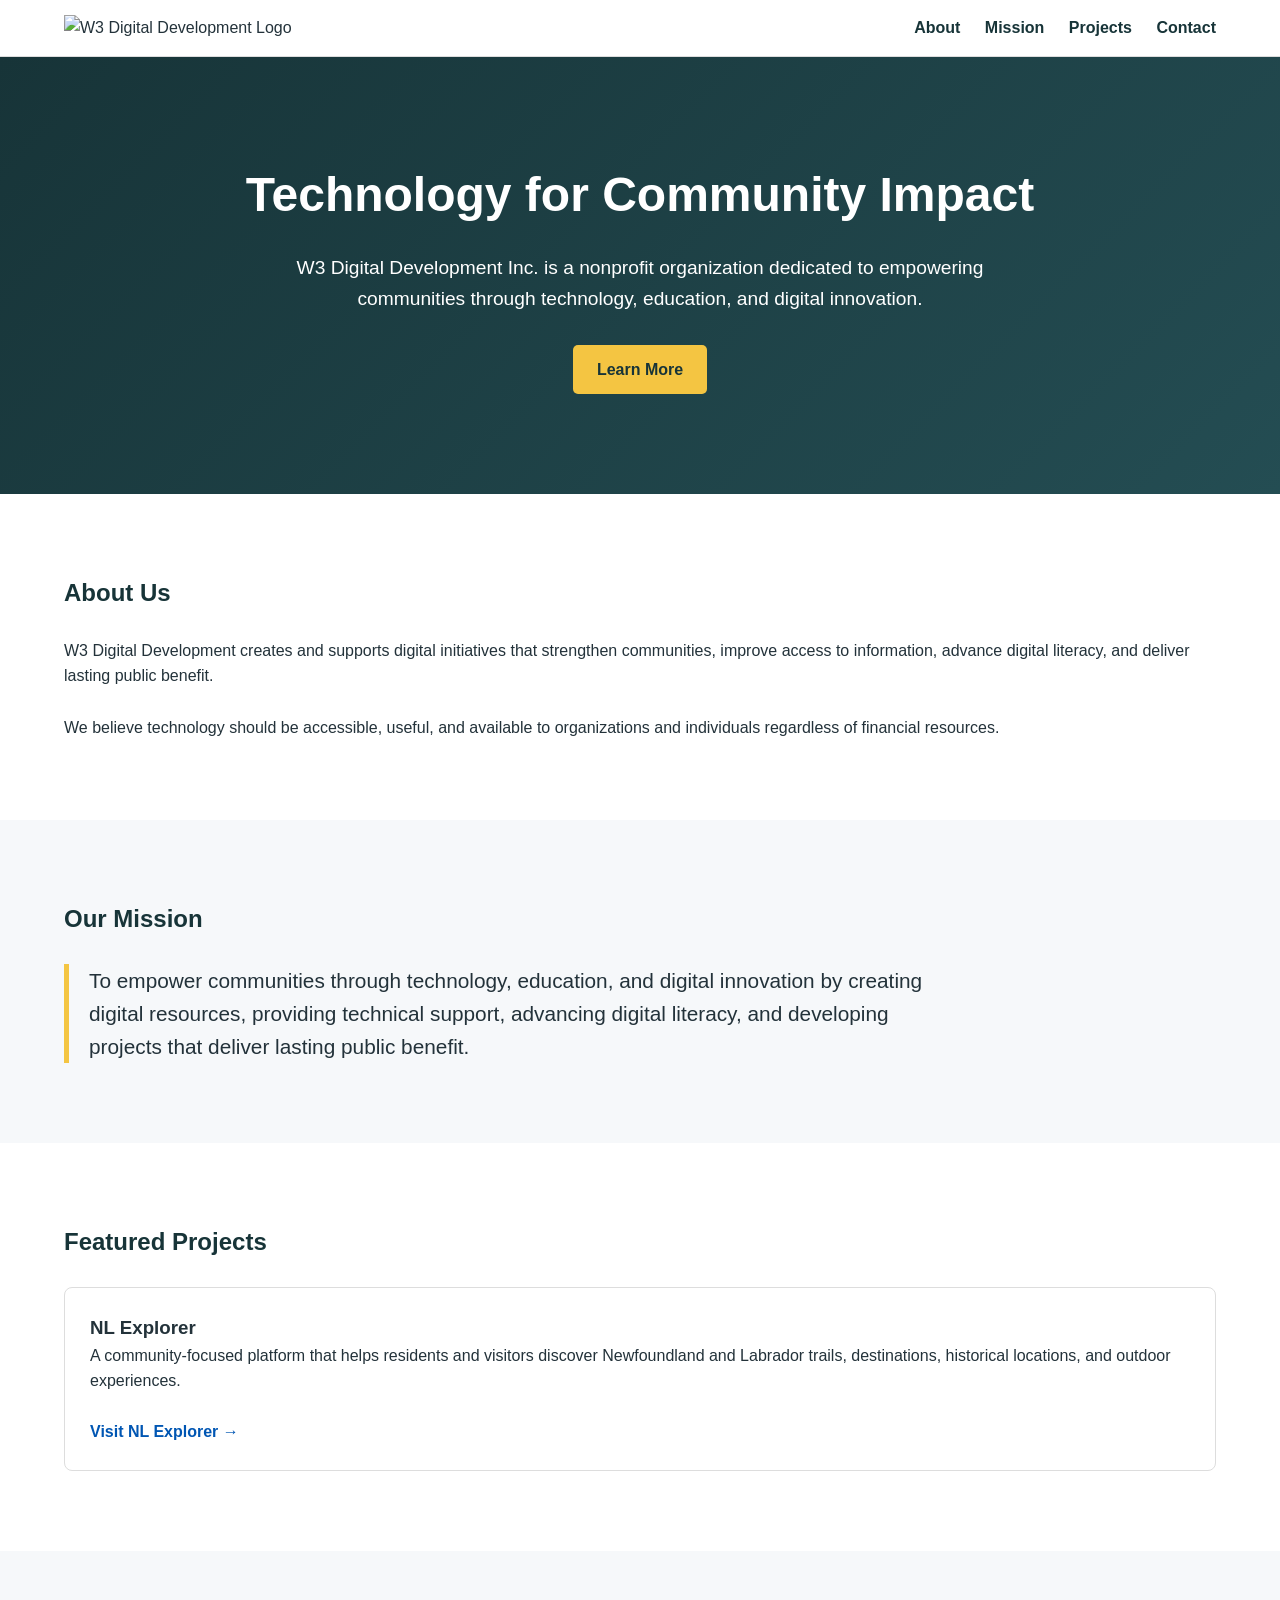
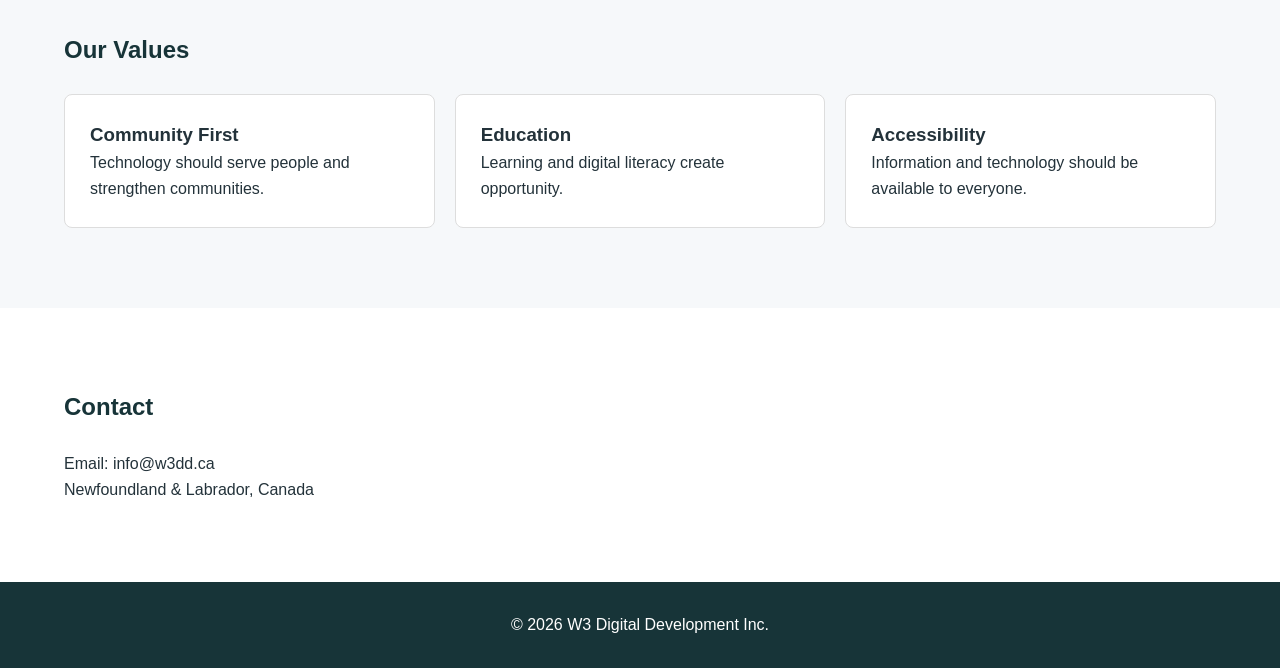
==== index.html @ af202111 "Initial W3DD website" ====
<!DOCTYPE html>
<html lang="en">
<head>
    <meta charset="UTF-8">
    <meta name="viewport" content="width=device-width, initial-scale=1.0">
    <title>W3 Digital Development</title>

    <link rel="stylesheet" href="styles.css">
</head>
<body>

<header>
    <div class="container nav">

        <div class="logo">
            <img src="images/w3dd-logo.png" alt="W3 Digital Development Logo">
        </div>

        <nav>
            <a href="#about">About</a>
            <a href="#mission">Mission</a>
            <a href="#projects">Projects</a>
            <a href="#contact">Contact</a>
        </nav>

    </div>
</header>

<section class="hero">
    <div class="container">

        <h1>Technology for Community Impact</h1>

        <p>
            W3 Digital Development Inc. is a nonprofit organization dedicated
            to empowering communities through technology, education, and digital innovation.
        </p>

        <a href="#about" class="btn">Learn More</a>

    </div>
</section>

<section id="about" class="section">
    <div class="container">

        <h2>About Us</h2>

        <p>
            W3 Digital Development creates and supports digital initiatives
            that strengthen communities, improve access to information,
            advance digital literacy, and deliver lasting public benefit.
        </p>

        <br>

        <p>
            We believe technology should be accessible, useful, and available
            to organizations and individuals regardless of financial resources.
        </p>

    </div>
</section>

<section id="mission" class="section alt">
    <div class="container">

        <h2>Our Mission</h2>

        <blockquote>
            To empower communities through technology, education, and digital
            innovation by creating digital resources, providing technical support,
            advancing digital literacy, and developing projects that deliver
            lasting public benefit.
        </blockquote>

    </div>
</section>

<section id="projects" class="section">
    <div class="container">

        <h2>Featured Projects</h2>

        <div class="project-card">

            <h3>NL Explorer</h3>

            <p>
                A community-focused platform that helps residents and visitors
                discover Newfoundland and Labrador trails, destinations,
                historical locations, and outdoor experiences.
            </p>

            <br>

            <a href="https://nlexplorer.ca" target="_blank">
                Visit NL Explorer →
            </a>

        </div>

    </div>
</section>

<section class="section alt">
    <div class="container">

        <h2>Our Values</h2>

        <div class="cards">

            <div class="card">
                <h3>Community First</h3>
                <p>Technology should serve people and strengthen communities.</p>
            </div>

            <div class="card">
                <h3>Education</h3>
                <p>Learning and digital literacy create opportunity.</p>
            </div>

            <div class="card">
                <h3>Accessibility</h3>
                <p>Information and technology should be available to everyone.</p>
            </div>

        </div>

    </div>
</section>

<section id="contact" class="section">
    <div class="container">

        <h2>Contact</h2>

        <p>Email: info@w3dd.ca</p>

        <p>Newfoundland & Labrador, Canada</p>

    </div>
</section>

<footer>
    <div class="container">
        © 2026 W3 Digital Development Inc.
    </div>
</footer>

</body>
</html>
---- styles.css ----
* {
    margin: 0;
    padding: 0;
    box-sizing: border-box;
}

body {
    font-family: Arial, Helvetica, sans-serif;
    line-height: 1.6;
    color: #23323a;
}

.container {
    width: 90%;
    max-width: 1200px;
    margin: auto;
}

header {
    background: #fff;
    border-bottom: 1px solid #ddd;
}

.nav {
    display: flex;
    justify-content: space-between;
    align-items: center;
    padding: 15px 0;
}

.logo img {
    height: 75px;
}

nav a {
    text-decoration: none;
    color: #173438;
    margin-left: 20px;
    font-weight: 600;
}

.hero {
    background: linear-gradient(135deg,#173438,#244d53);
    color: white;
    text-align: center;
    padding: 100px 20px;
}

.hero h1 {
    font-size: 3rem;
    margin-bottom: 20px;
}

.hero p {
    max-width: 700px;
    margin: 0 auto 30px;
    font-size: 1.2rem;
}

.btn {
    display: inline-block;
    padding: 12px 24px;
    background: #f4c542;
    color: #173438;
    text-decoration: none;
    font-weight: bold;
    border-radius: 5px;
}

.section {
    padding: 80px 0;
}

.section h2 {
    margin-bottom: 25px;
    color: #173438;
}

.alt {
    background: #f6f8fa;
}

blockquote {
    max-width: 900px;
    font-size: 1.3rem;
    border-left: 5px solid #f4c542;
    padding-left: 20px;
}

.project-card {
    background: white;
    border: 1px solid #ddd;
    border-radius: 8px;
    padding: 25px;
}

.project-card a {
    color: #0056b3;
    text-decoration: none;
    font-weight: bold;
}

.cards {
    display: grid;
    grid-template-columns: repeat(auto-fit,minmax(250px,1fr));
    gap: 20px;
}

.card {
    background: white;
    padding: 25px;
    border-radius: 8px;
    border: 1px solid #ddd;
}

footer {
    background: #173438;
    color: white;
    text-align: center;
    padding: 30px;
}
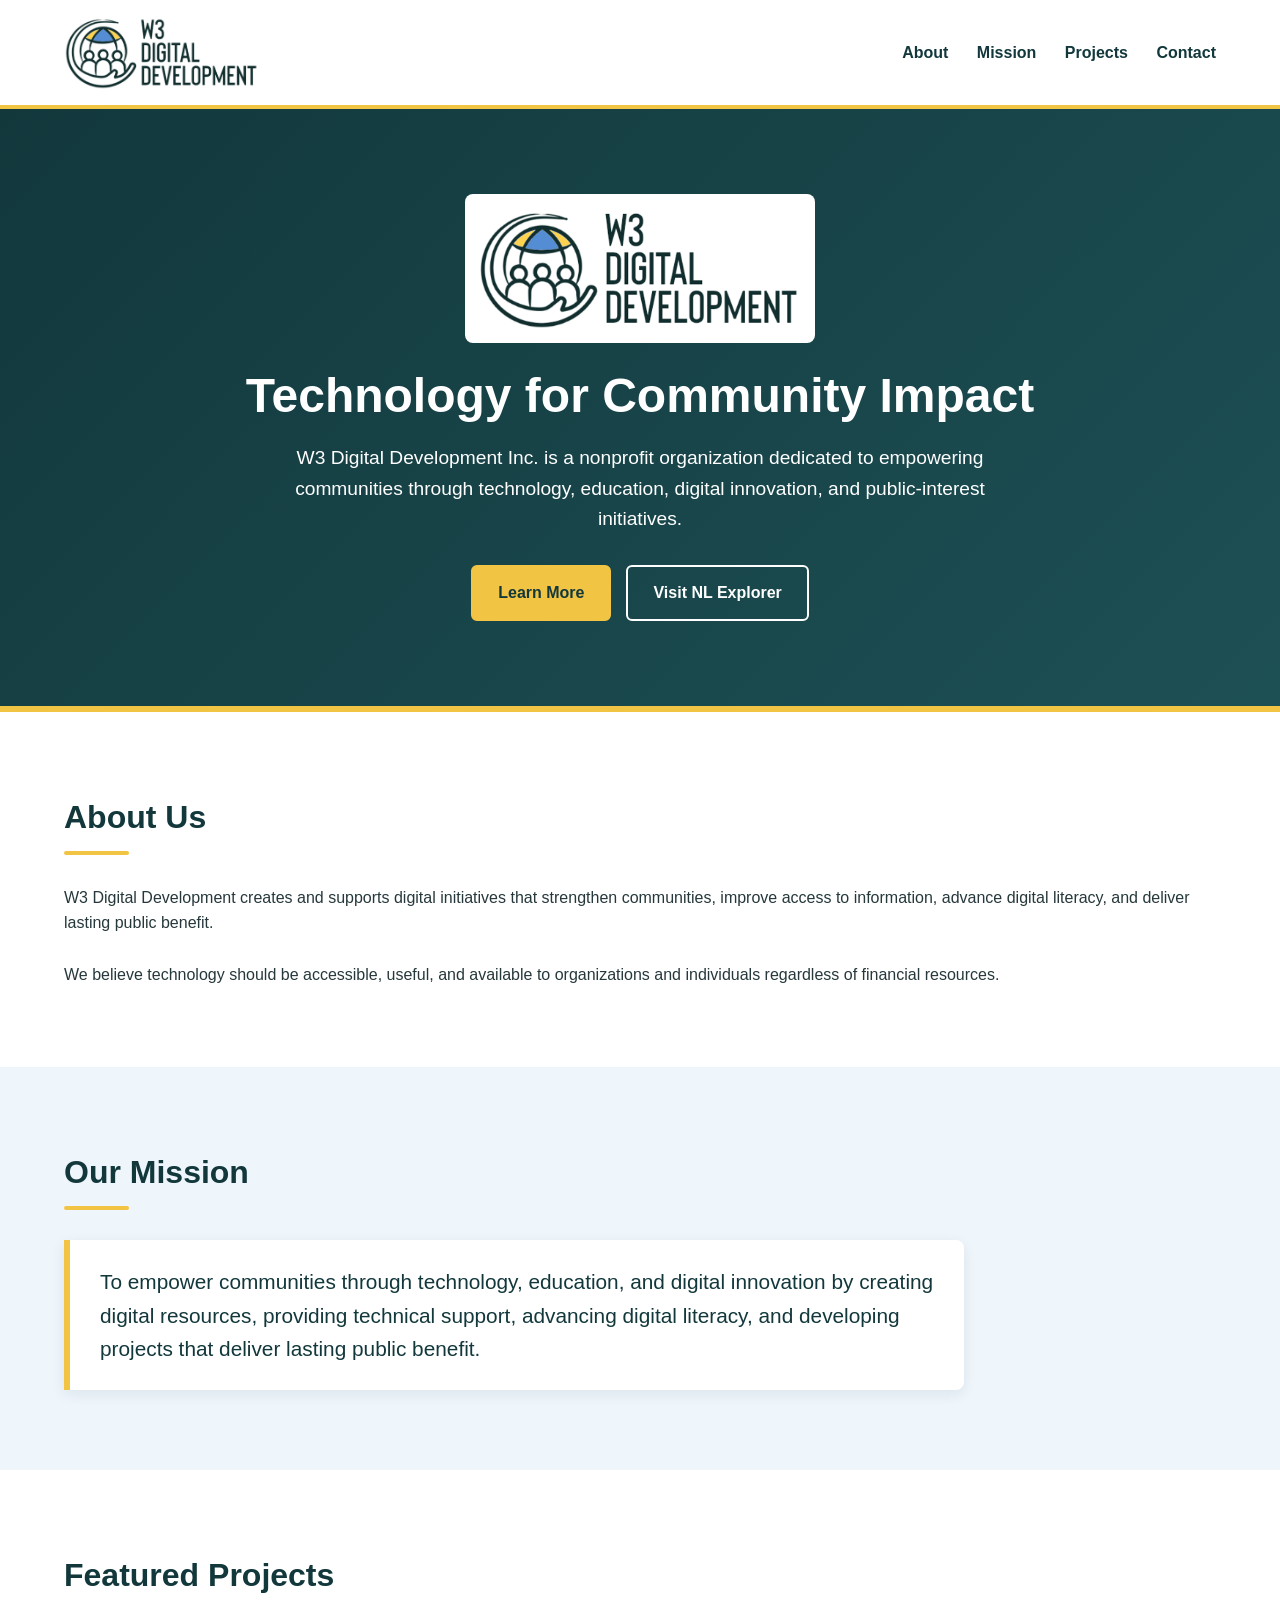
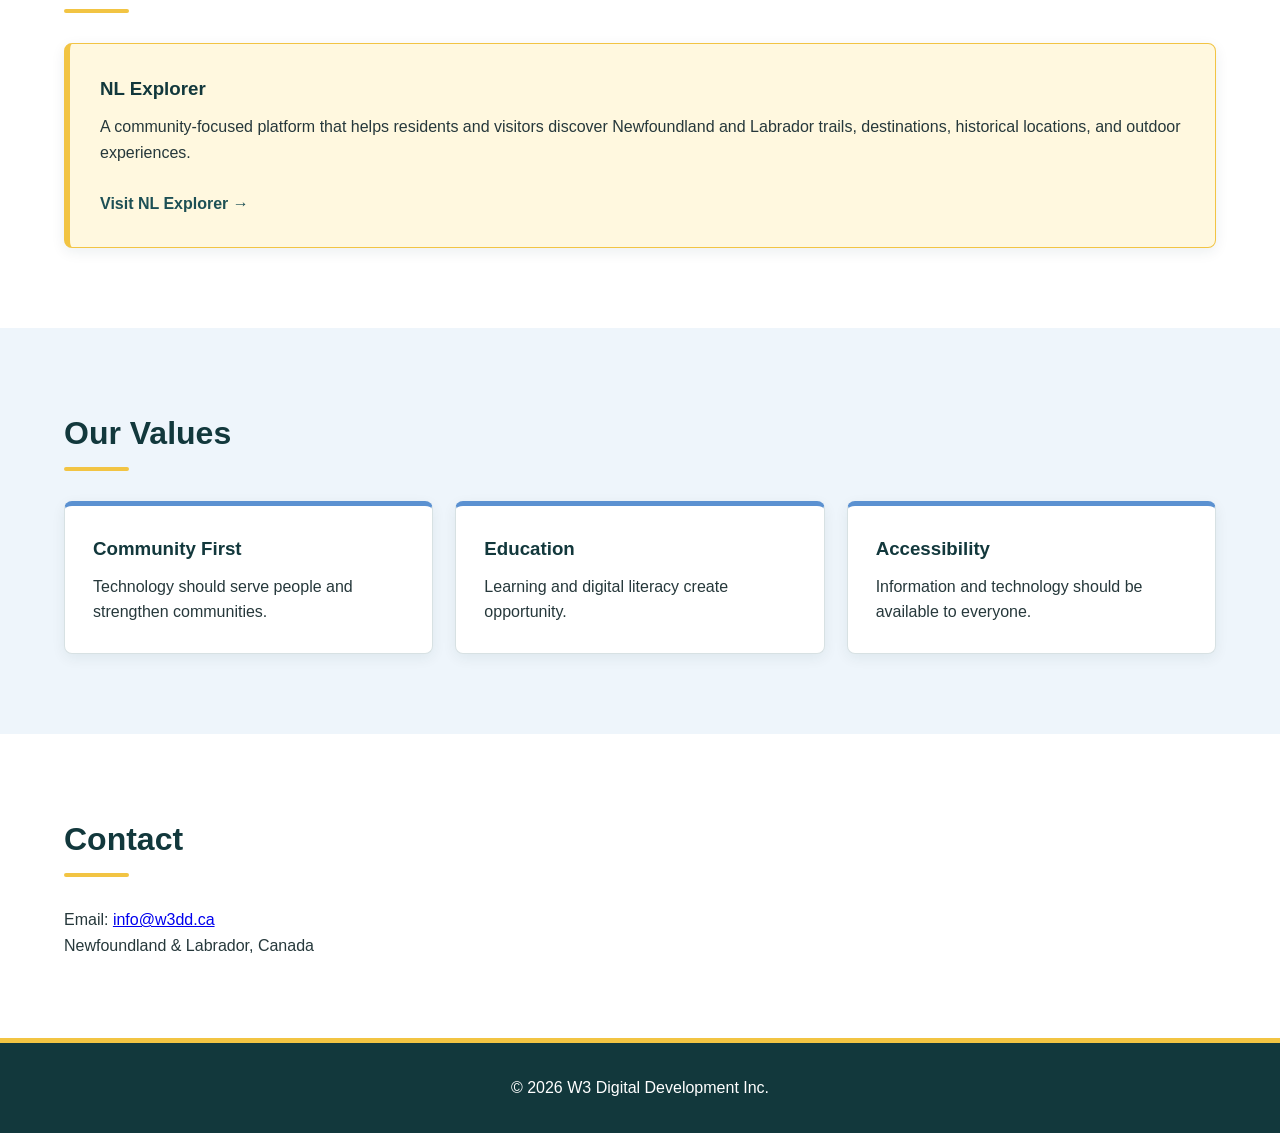
==== commit cc32d460: "Apply W3DD branding and improve external links" ====
--- a/index.html
+++ b/index.html
@@ -1,5 +1,6 @@
 <!DOCTYPE html>
 <html lang="en">
+
 <head>
     <meta charset="UTF-8">
     <meta name="viewport" content="width=device-width, initial-scale=1.0">
@@ -7,146 +8,162 @@
 
     <link rel="stylesheet" href="styles.css">
 </head>
+
 <body>
 
-<header>
-    <div class="container nav">
+    <header>
+        <div class="container nav">
 
-        <div class="logo">
-            <img src="images/w3dd-logo.png" alt="W3 Digital Development Logo">
+            <div class="logo">
+                <img src="Images/w3dd-logo.png" alt="W3 Digital Development Logo">
+            </div>
+
+            <nav>
+                <a href="#about">About</a>
+                <a href="#mission">Mission</a>
+                <a href="#projects">Projects</a>
+                <a href="#contact">Contact</a>
+            </nav>
+
         </div>
+    </header>
 
-        <nav>
-            <a href="#about">About</a>
-            <a href="#mission">Mission</a>
-            <a href="#projects">Projects</a>
-            <a href="#contact">Contact</a>
-        </nav>
+    <section class="hero">
+        <div class="container">
 
-    </div>
-</header>
+            <img src="Images/w3dd-logo.png" alt="W3 Digital Development Logo" class="hero-logo">
 
-<section class="hero">
-    <div class="container">
+            <h1>Technology for Community Impact</h1>
 
-        <h1>Technology for Community Impact</h1>
+            <p class="hero-text">
+                W3 Digital Development Inc. is a nonprofit organization dedicated
+                to empowering communities through technology, education,
+                digital innovation, and public-interest initiatives.
+            </p>
 
-        <p>
-            W3 Digital Development Inc. is a nonprofit organization dedicated
-            to empowering communities through technology, education, and digital innovation.
-        </p>
+            <div class="hero-buttons">
+                <a href="#about" class="btn">
+                    Learn More
+                </a>
 
-        <a href="#about" class="btn">Learn More</a>
+                <a href="https://nlexplorer.ca" target="_blank" rel="noopener noreferrer" class="btn btn-secondary">
+                    Visit NL Explorer
+                </a>
+            </div>
 
-    </div>
-</section>
+        </div>
+    </section>
 
-<section id="about" class="section">
-    <div class="container">
+    <section id="about" class="section">
+        <div class="container">
 
-        <h2>About Us</h2>
-
-        <p>
-            W3 Digital Development creates and supports digital initiatives
-            that strengthen communities, improve access to information,
-            advance digital literacy, and deliver lasting public benefit.
-        </p>
-
-        <br>
-
-        <p>
-            We believe technology should be accessible, useful, and available
-            to organizations and individuals regardless of financial resources.
-        </p>
-
-    </div>
-</section>
-
-<section id="mission" class="section alt">
-    <div class="container">
-
-        <h2>Our Mission</h2>
-
-        <blockquote>
-            To empower communities through technology, education, and digital
-            innovation by creating digital resources, providing technical support,
-            advancing digital literacy, and developing projects that deliver
-            lasting public benefit.
-        </blockquote>
-
-    </div>
-</section>
-
-<section id="projects" class="section">
-    <div class="container">
-
-        <h2>Featured Projects</h2>
-
-        <div class="project-card">
-
-            <h3>NL Explorer</h3>
+            <h2>About Us</h2>
 
             <p>
-                A community-focused platform that helps residents and visitors
-                discover Newfoundland and Labrador trails, destinations,
-                historical locations, and outdoor experiences.
+                W3 Digital Development creates and supports digital initiatives
+                that strengthen communities, improve access to information,
+                advance digital literacy, and deliver lasting public benefit.
             </p>
 
             <br>
 
-            <a href="https://nlexplorer.ca" target="_blank">
-                Visit NL Explorer →
-            </a>
+            <p>
+                We believe technology should be accessible, useful, and available
+                to organizations and individuals regardless of financial resources.
+            </p>
 
         </div>
+    </section>
 
-    </div>
-</section>
+    <section id="mission" class="section alt">
+        <div class="container">
 
-<section class="section alt">
-    <div class="container">
+            <h2>Our Mission</h2>
 
-        <h2>Our Values</h2>
+            <blockquote>
+                To empower communities through technology, education, and digital
+                innovation by creating digital resources, providing technical support,
+                advancing digital literacy, and developing projects that deliver
+                lasting public benefit.
+            </blockquote>
 
-        <div class="cards">
+        </div>
+    </section>
 
-            <div class="card">
-                <h3>Community First</h3>
-                <p>Technology should serve people and strengthen communities.</p>
-            </div>
+    <section id="projects" class="section">
+        <div class="container">
 
-            <div class="card">
-                <h3>Education</h3>
-                <p>Learning and digital literacy create opportunity.</p>
-            </div>
+            <h2>Featured Projects</h2>
 
-            <div class="card">
-                <h3>Accessibility</h3>
-                <p>Information and technology should be available to everyone.</p>
+            <div class="project-card">
+
+                <h3>NL Explorer</h3>
+
+                <p>
+                    A community-focused platform that helps residents and visitors
+                    discover Newfoundland and Labrador trails, destinations,
+                    historical locations, and outdoor experiences.
+                </p>
+
+                <br>
+
+                <a href="https://nlexplorer.ca" target="_blank" rel="noopener noreferrer">
+                    Visit NL Explorer →
+                </a>
+
             </div>
 
         </div>
+    </section>
 
-    </div>
-</section>
+    <section class="section alt">
+        <div class="container">
 
-<section id="contact" class="section">
-    <div class="container">
+            <h2>Our Values</h2>
 
-        <h2>Contact</h2>
+            <div class="cards">
 
-        <p>Email: info@w3dd.ca</p>
+                <div class="card">
+                    <h3>Community First</h3>
+                    <p>Technology should serve people and strengthen communities.</p>
+                </div>
 
-        <p>Newfoundland & Labrador, Canada</p>
+                <div class="card">
+                    <h3>Education</h3>
+                    <p>Learning and digital literacy create opportunity.</p>
+                </div>
 
-    </div>
-</section>
+                <div class="card">
+                    <h3>Accessibility</h3>
+                    <p>Information and technology should be available to everyone.</p>
+                </div>
 
-<footer>
-    <div class="container">
-        © 2026 W3 Digital Development Inc.
-    </div>
-</footer>
+            </div>
+
+        </div>
+    </section>
+
+    <section id="contact" class="section">
+        <div class="container">
+
+            <h2>Contact</h2>
+
+            <p>
+                Email:
+                <a href="mailto:info@w3dd.ca">info@w3dd.ca</a>
+            </p>
+
+            <p>Newfoundland & Labrador, Canada</p>
+
+        </div>
+    </section>
+
+    <footer>
+        <div class="container">
+            © 2026 W3 Digital Development Inc.
+        </div>
+    </footer>
 
 </body>
+
 </html>
--- a/styles.css
+++ b/styles.css
@@ -1,13 +1,33 @@
+/* W3DD brand colours */
+:root {
+    --w3dd-navy: #12383c;
+    --w3dd-teal: #1d5055;
+    --w3dd-blue: #5b91d1;
+    --w3dd-gold: #f2c443;
+    --w3dd-gold-dark: #d9a91e;
+    --w3dd-light-blue: #eef5fb;
+    --w3dd-light-gold: #fff8df;
+    --w3dd-white: #ffffff;
+    --w3dd-text: #26383b;
+    --w3dd-border: #d7e1e3;
+}
+
+/* General page styling */
 * {
     margin: 0;
     padding: 0;
     box-sizing: border-box;
 }
 
+html {
+    scroll-behavior: smooth;
+}
+
 body {
     font-family: Arial, Helvetica, sans-serif;
     line-height: 1.6;
-    color: #23323a;
+    color: var(--w3dd-text);
+    background: var(--w3dd-white);
 }
 
 .container {
@@ -16,9 +36,10 @@
     margin: auto;
 }
 
+/* Header and navigation */
 header {
-    background: #fff;
-    border-bottom: 1px solid #ddd;
+    background: var(--w3dd-white);
+    border-bottom: 4px solid var(--w3dd-gold);
 }
 
 .nav {
@@ -29,93 +50,236 @@
 }
 
 .logo img {
+    display: block;
     height: 75px;
+    width: auto;
 }
 
 nav a {
+    position: relative;
+    margin-left: 24px;
+    color: var(--w3dd-navy);
     text-decoration: none;
-    color: #173438;
-    margin-left: 20px;
-    font-weight: 600;
-}
-
+    font-weight: 700;
+}
+
+nav a:hover,
+nav a:focus {
+    color: var(--w3dd-blue);
+}
+
+/* Hero section */
 .hero {
-    background: linear-gradient(135deg,#173438,#244d53);
-    color: white;
+    padding: 85px 20px;
+    color: var(--w3dd-white);
     text-align: center;
-    padding: 100px 20px;
+    background:
+        linear-gradient(
+            135deg,
+            var(--w3dd-navy) 0%,
+            var(--w3dd-teal) 100%
+        );
+    border-bottom: 6px solid var(--w3dd-gold);
+}
+
+.hero-logo {
+    display: block;
+    width: 100%;
+    max-width: 350px;
+    height: auto;
+    margin: 0 auto 25px;
+    padding: 12px;
+    background: var(--w3dd-white);
+    border-radius: 8px;
 }
 
 .hero h1 {
+    margin-bottom: 20px;
     font-size: 3rem;
-    margin-bottom: 20px;
-}
-
-.hero p {
-    max-width: 700px;
+    line-height: 1.15;
+}
+
+.hero-text {
+    max-width: 760px;
     margin: 0 auto 30px;
     font-size: 1.2rem;
 }
 
+.hero-buttons {
+    display: flex;
+    justify-content: center;
+    gap: 15px;
+    flex-wrap: wrap;
+}
+
+/* Buttons */
 .btn {
     display: inline-block;
-    padding: 12px 24px;
-    background: #f4c542;
-    color: #173438;
+    padding: 13px 25px;
+    color: var(--w3dd-navy);
+    background: var(--w3dd-gold);
+    border: 2px solid var(--w3dd-gold);
+    border-radius: 6px;
     text-decoration: none;
-    font-weight: bold;
-    border-radius: 5px;
-}
-
+    font-weight: 700;
+    transition:
+        background-color 0.2s ease,
+        color 0.2s ease,
+        transform 0.2s ease;
+}
+
+.btn:hover,
+.btn:focus {
+    color: var(--w3dd-white);
+    background: var(--w3dd-gold-dark);
+    border-color: var(--w3dd-gold-dark);
+    transform: translateY(-2px);
+}
+
+.btn-secondary {
+    color: var(--w3dd-white);
+    background: transparent;
+    border-color: var(--w3dd-white);
+}
+
+.btn-secondary:hover,
+.btn-secondary:focus {
+    color: var(--w3dd-navy);
+    background: var(--w3dd-white);
+    border-color: var(--w3dd-white);
+}
+
+/* Content sections */
 .section {
     padding: 80px 0;
 }
 
 .section h2 {
-    margin-bottom: 25px;
-    color: #173438;
+    position: relative;
+    margin-bottom: 30px;
+    padding-bottom: 12px;
+    color: var(--w3dd-navy);
+    font-size: 2rem;
+}
+
+.section h2::after {
+    content: "";
+    position: absolute;
+    bottom: 0;
+    left: 0;
+    width: 65px;
+    height: 4px;
+    background: var(--w3dd-gold);
+    border-radius: 2px;
+}
+
+.section h3 {
+    margin-bottom: 10px;
+    color: var(--w3dd-navy);
 }
 
 .alt {
-    background: #f6f8fa;
-}
-
+    background: var(--w3dd-light-blue);
+}
+
+/* Mission statement */
 blockquote {
     max-width: 900px;
+    padding: 25px 30px;
+    color: var(--w3dd-navy);
+    background: var(--w3dd-white);
+    border-left: 6px solid var(--w3dd-gold);
+    border-radius: 0 8px 8px 0;
+    box-shadow: 0 4px 14px rgba(18, 56, 60, 0.08);
     font-size: 1.3rem;
-    border-left: 5px solid #f4c542;
-    padding-left: 20px;
-}
-
+}
+
+/* Project card */
 .project-card {
-    background: white;
-    border: 1px solid #ddd;
+    padding: 30px;
+    background: var(--w3dd-light-gold);
+    border: 1px solid var(--w3dd-gold);
+    border-left: 6px solid var(--w3dd-gold);
     border-radius: 8px;
-    padding: 25px;
+    box-shadow: 0 4px 14px rgba(18, 56, 60, 0.08);
 }
 
 .project-card a {
-    color: #0056b3;
+    color: var(--w3dd-teal);
     text-decoration: none;
-    font-weight: bold;
-}
-
+    font-weight: 700;
+}
+
+.project-card a:hover,
+.project-card a:focus {
+    color: var(--w3dd-blue);
+    text-decoration: underline;
+}
+
+/* Value cards */
 .cards {
     display: grid;
-    grid-template-columns: repeat(auto-fit,minmax(250px,1fr));
-    gap: 20px;
+    grid-template-columns: repeat(auto-fit, minmax(250px, 1fr));
+    gap: 22px;
 }
 
 .card {
-    background: white;
-    padding: 25px;
+    padding: 28px;
+    background: var(--w3dd-white);
+    border: 1px solid var(--w3dd-border);
+    border-top: 5px solid var(--w3dd-blue);
     border-radius: 8px;
-    border: 1px solid #ddd;
-}
-
+    box-shadow: 0 4px 14px rgba(18, 56, 60, 0.07);
+}
+
+/* Footer */
 footer {
-    background: #173438;
-    color: white;
+    padding: 32px 20px;
+    color: var(--w3dd-white);
+    background: var(--w3dd-navy);
+    border-top: 5px solid var(--w3dd-gold);
     text-align: center;
-    padding: 30px;
+}
+
+/* Mobile layout */
+@media (max-width: 700px) {
+    .nav {
+        flex-direction: column;
+        gap: 18px;
+    }
+
+    nav {
+        display: flex;
+        justify-content: center;
+        flex-wrap: wrap;
+        gap: 10px 18px;
+    }
+
+    nav a {
+        margin-left: 0;
+    }
+
+    .logo img {
+        height: 65px;
+    }
+
+    .hero {
+        padding: 60px 18px;
+    }
+
+    .hero-logo {
+        max-width: 270px;
+    }
+
+    .hero h1 {
+        font-size: 2.15rem;
+    }
+
+    .hero-text {
+        font-size: 1.05rem;
+    }
+
+    .section {
+        padding: 60px 0;
+    }
 }
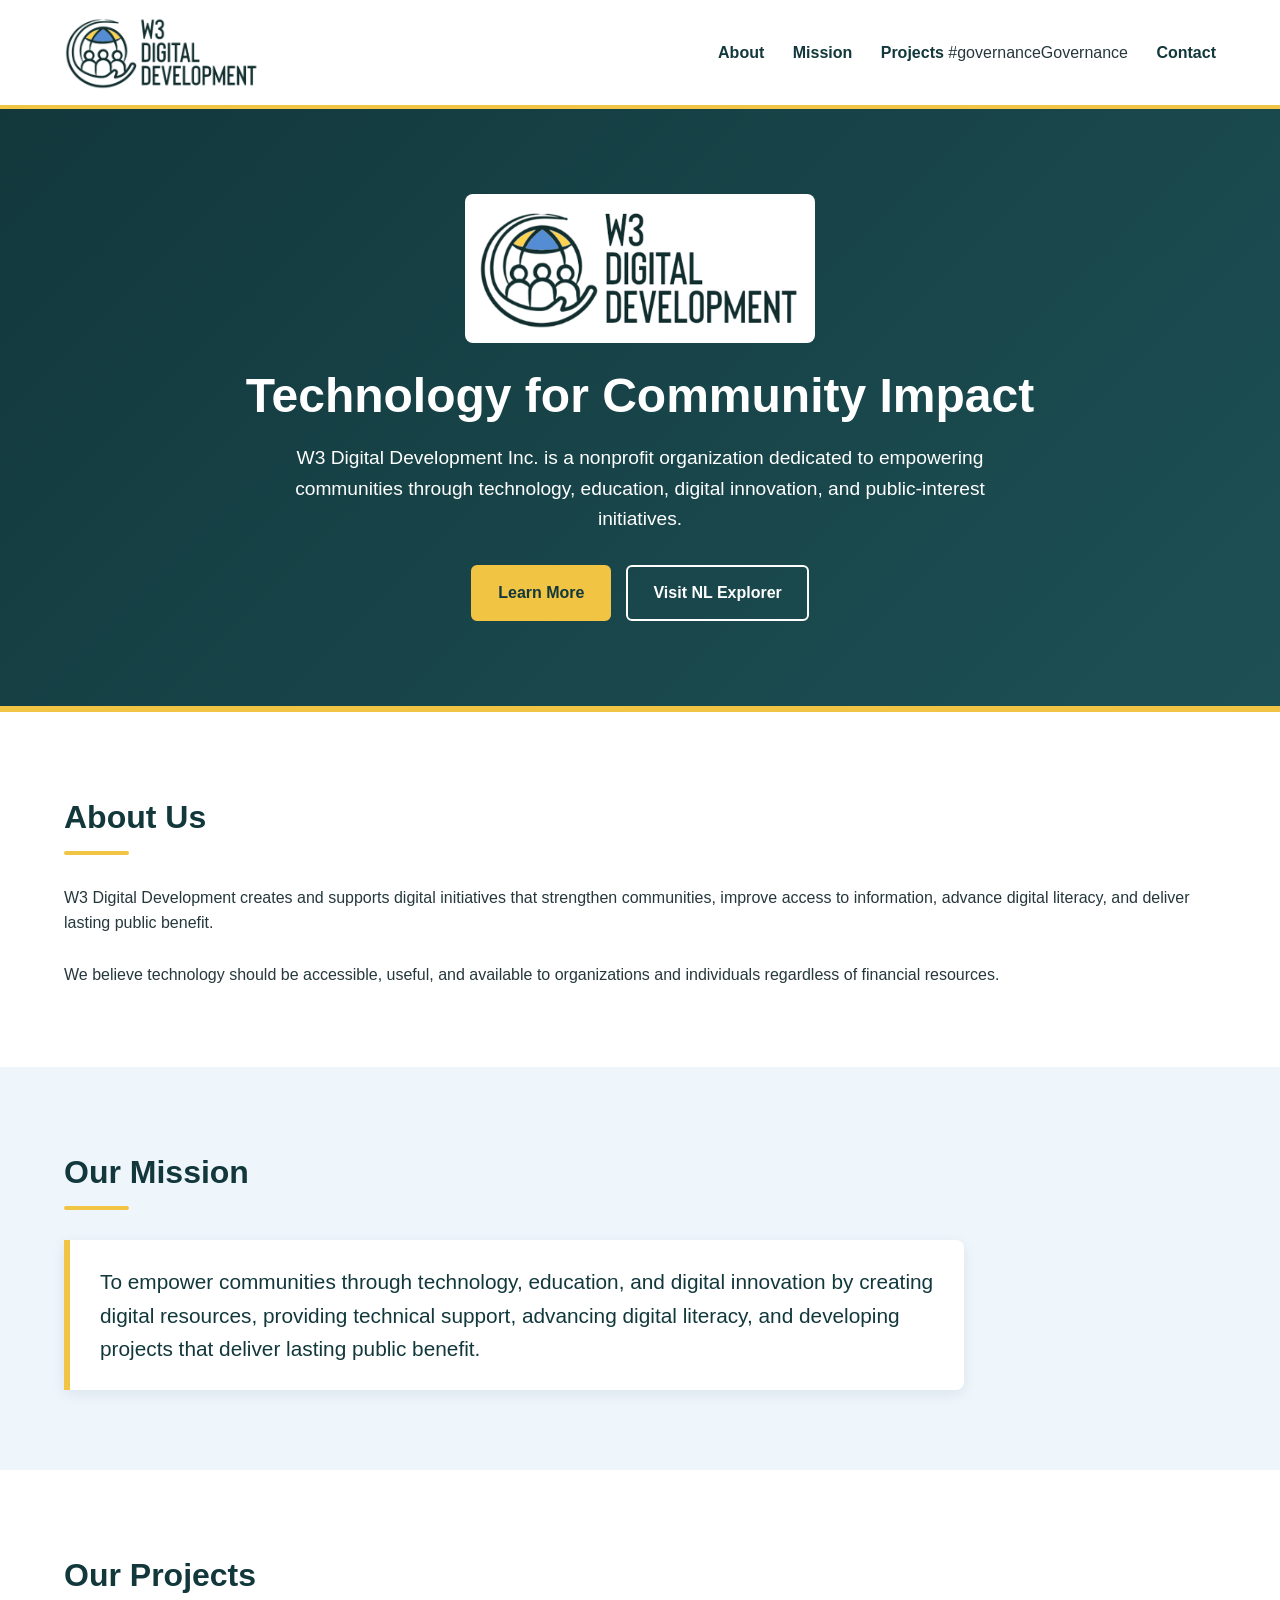
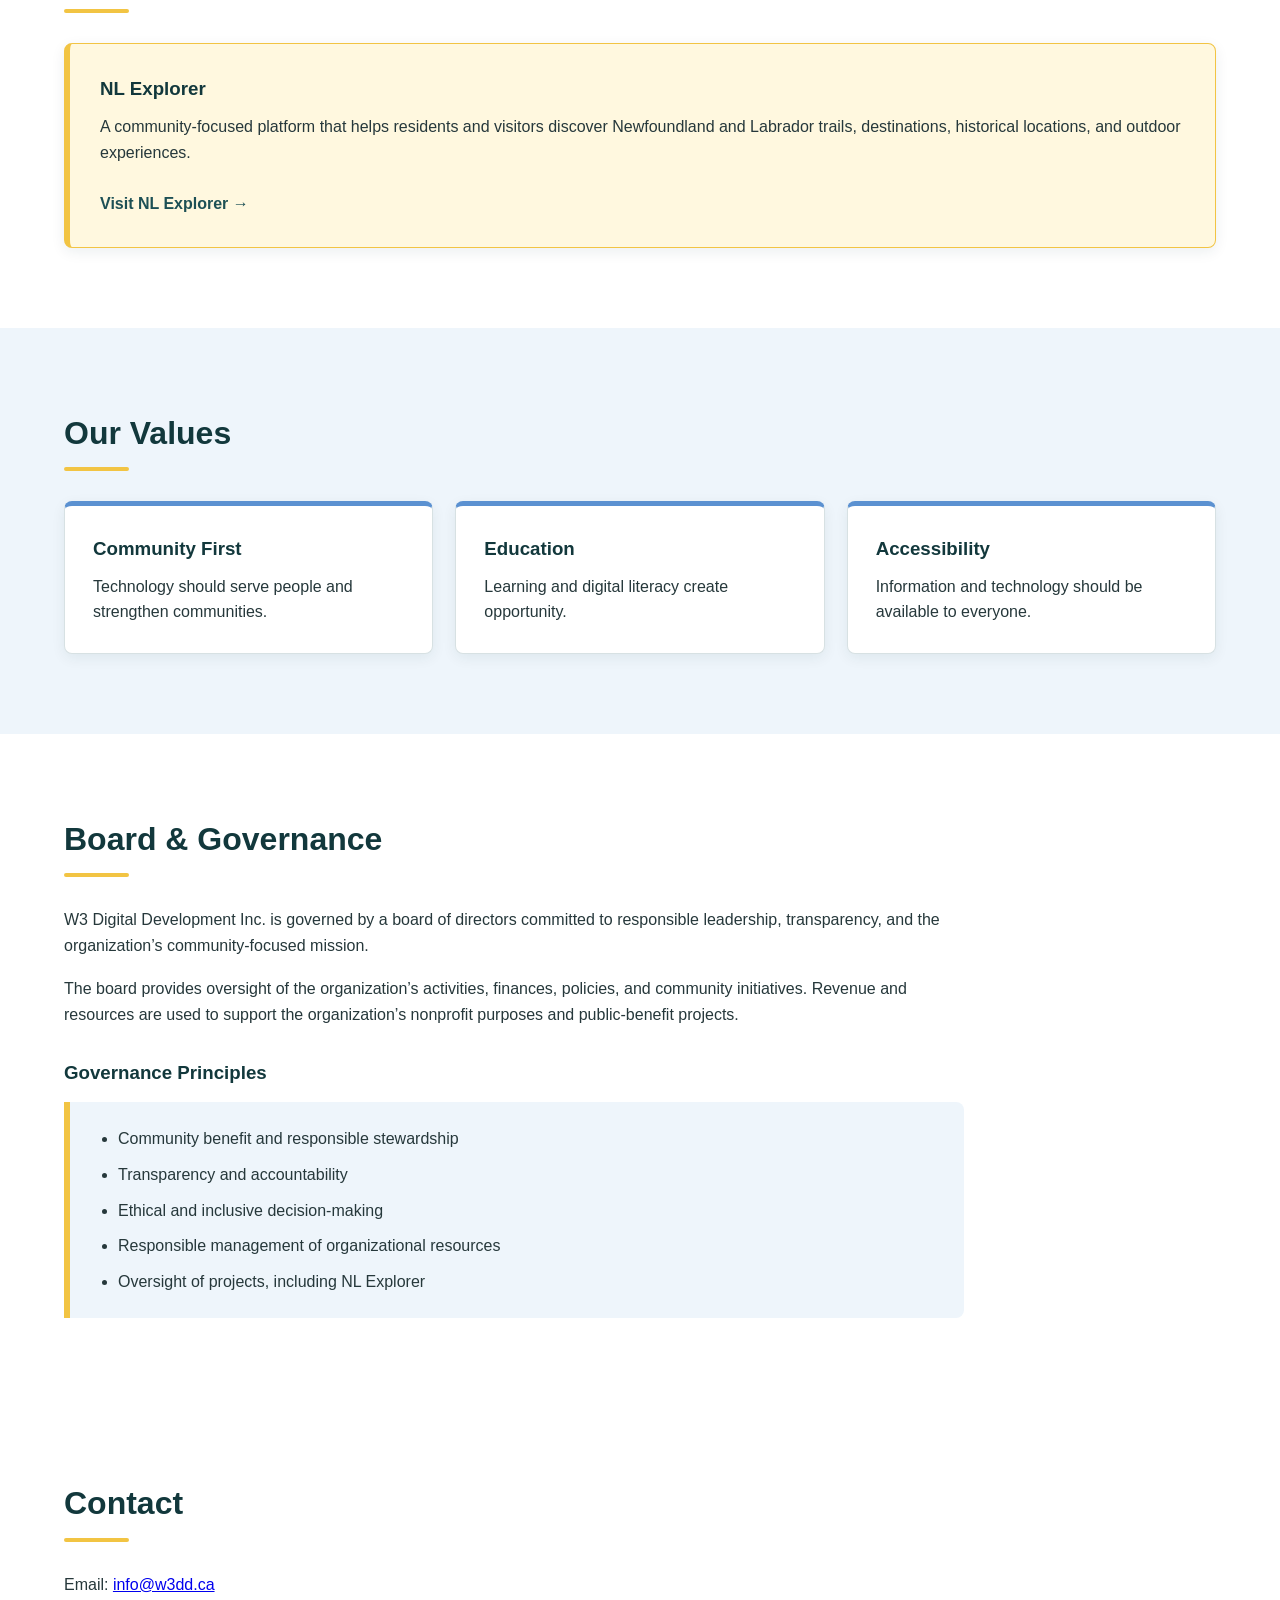
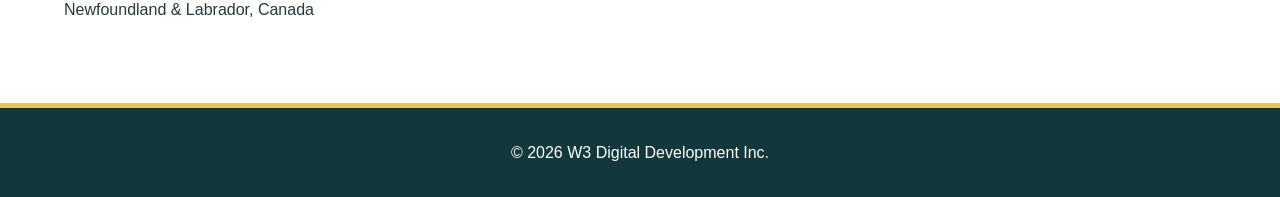
==== commit 8f8d76b5: "Add board and governance section" ====
--- a/index.html
+++ b/index.html
@@ -22,6 +22,7 @@
                 <a href="#about">About</a>
                 <a href="#mission">Mission</a>
                 <a href="#projects">Projects</a>
+                #governanceGovernance</a>
                 <a href="#contact">Contact</a>
             </nav>
 
@@ -93,7 +94,7 @@
     <section id="projects" class="section">
         <div class="container">
 
-            <h2>Featured Projects</h2>
+            <h2>Our Projects</h2>
 
             <div class="project-card">
 
@@ -143,6 +144,39 @@
         </div>
     </section>
 
+    <section id="governance" class="section">
+        <div class="container">
+
+            <h2>Board & Governance</h2>
+
+            <div class="governance-content">
+                <p>
+                    W3 Digital Development Inc. is governed by a board of directors
+                    committed to responsible leadership, transparency, and the
+                    organization’s community-focused mission.
+                </p>
+
+                <p>
+                    The board provides oversight of the organization’s activities,
+                    finances, policies, and community initiatives. Revenue and
+                    resources are used to support the organization’s nonprofit
+                    purposes and public-benefit projects.
+                </p>
+
+                <h3>Governance Principles</h3>
+
+                <ul class="governance-list">
+                    <li>Community benefit and responsible stewardship</li>
+                    <li>Transparency and accountability</li>
+                    <li>Ethical and inclusive decision-making</li>
+                    <li>Responsible management of organizational resources</li>
+                    <li>Oversight of projects, including NL Explorer</li>
+                </ul>
+            </div>
+
+        </div>
+    </section>
+
     <section id="contact" class="section">
         <div class="container">
 
--- a/styles.css
+++ b/styles.css
@@ -74,11 +74,9 @@
     color: var(--w3dd-white);
     text-align: center;
     background:
-        linear-gradient(
-            135deg,
+        linear-gradient(135deg,
             var(--w3dd-navy) 0%,
-            var(--w3dd-teal) 100%
-        );
+            var(--w3dd-teal) 100%);
     border-bottom: 6px solid var(--w3dd-gold);
 }
 
@@ -282,4 +280,34 @@
     .section {
         padding: 60px 0;
     }
+}
+
+/* Board and governance */
+.governance-content {
+    max-width: 900px;
+}
+
+.governance-content p {
+    margin-bottom: 18px;
+}
+
+.governance-content h3 {
+    margin-top: 30px;
+    margin-bottom: 15px;
+    color: var(--w3dd-navy);
+}
+
+.governance-list {
+    padding: 24px 30px 24px 48px;
+    background: var(--w3dd-light-blue);
+    border-left: 6px solid var(--w3dd-gold);
+    border-radius: 0 8px 8px 0;
+}
+
+.governance-list li {
+    margin-bottom: 10px;
+}
+
+.governance-list li:last-child {
+    margin-bottom: 0;
 }
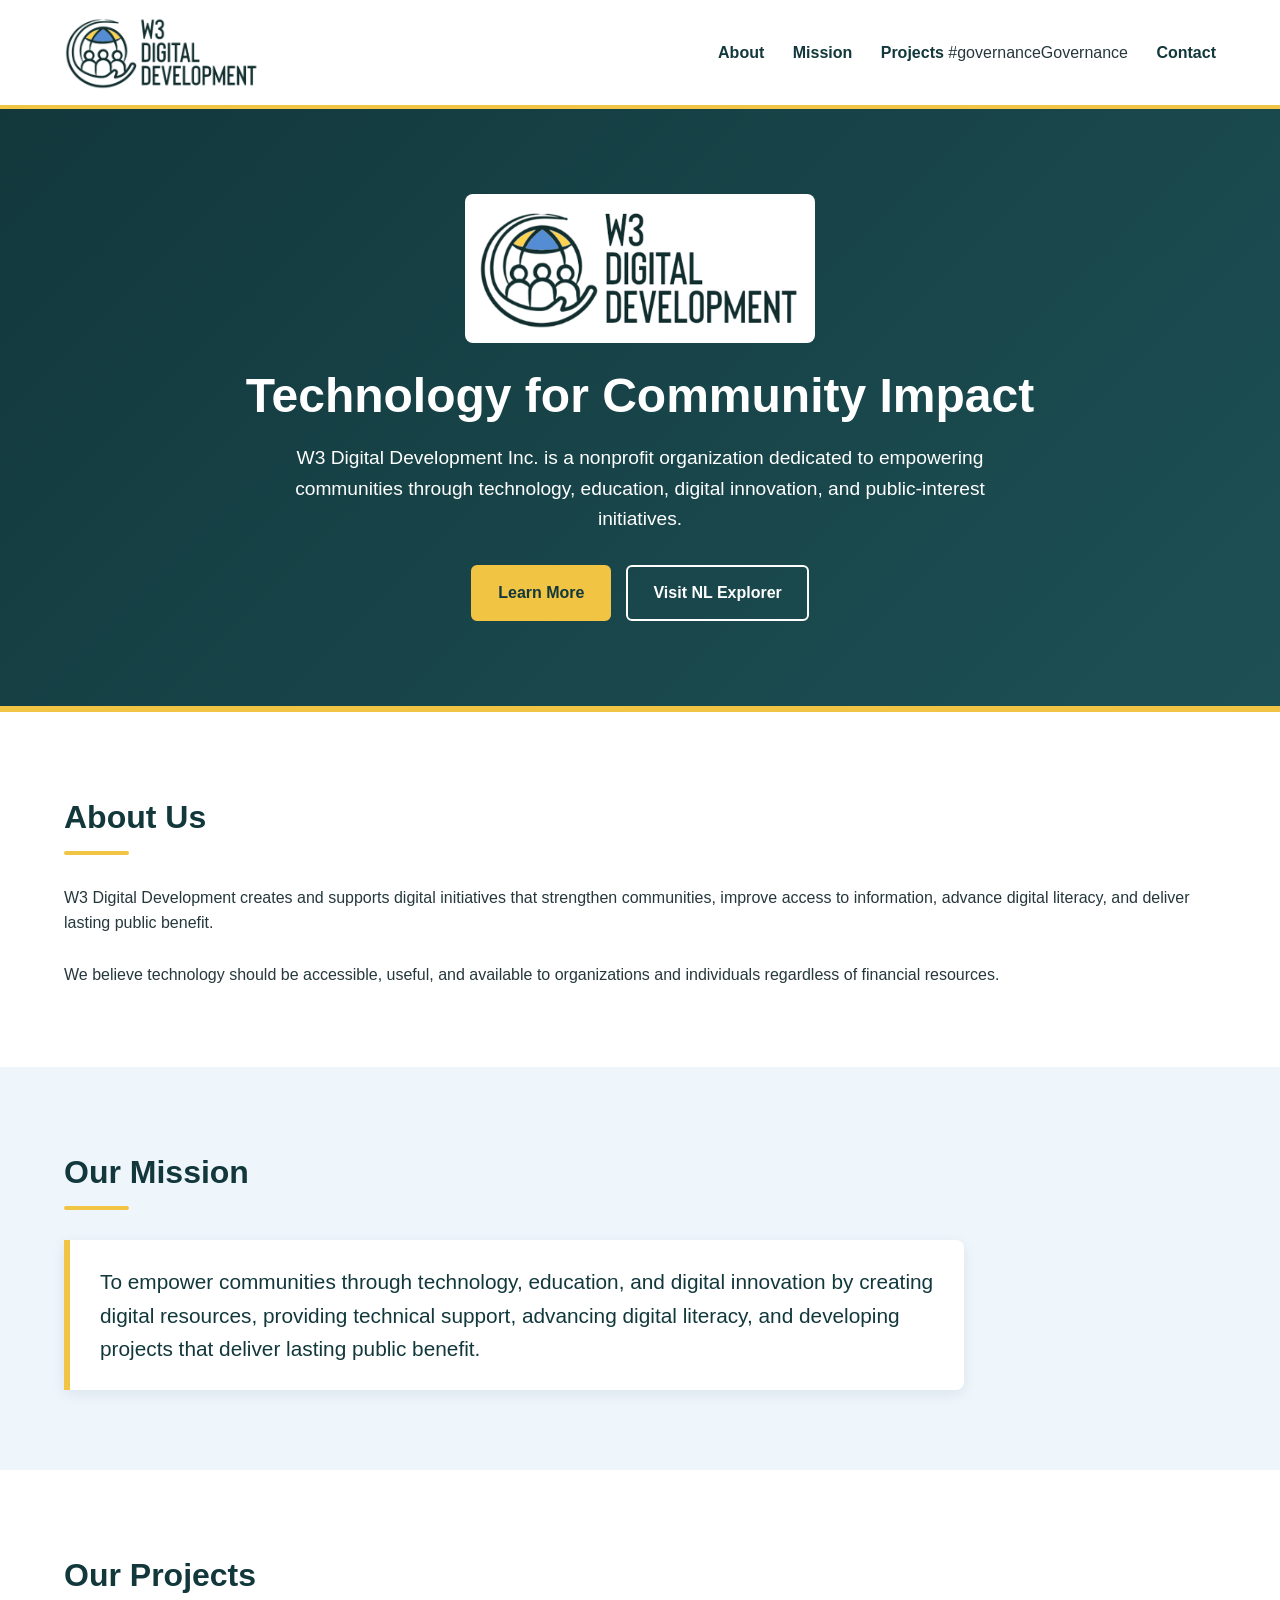
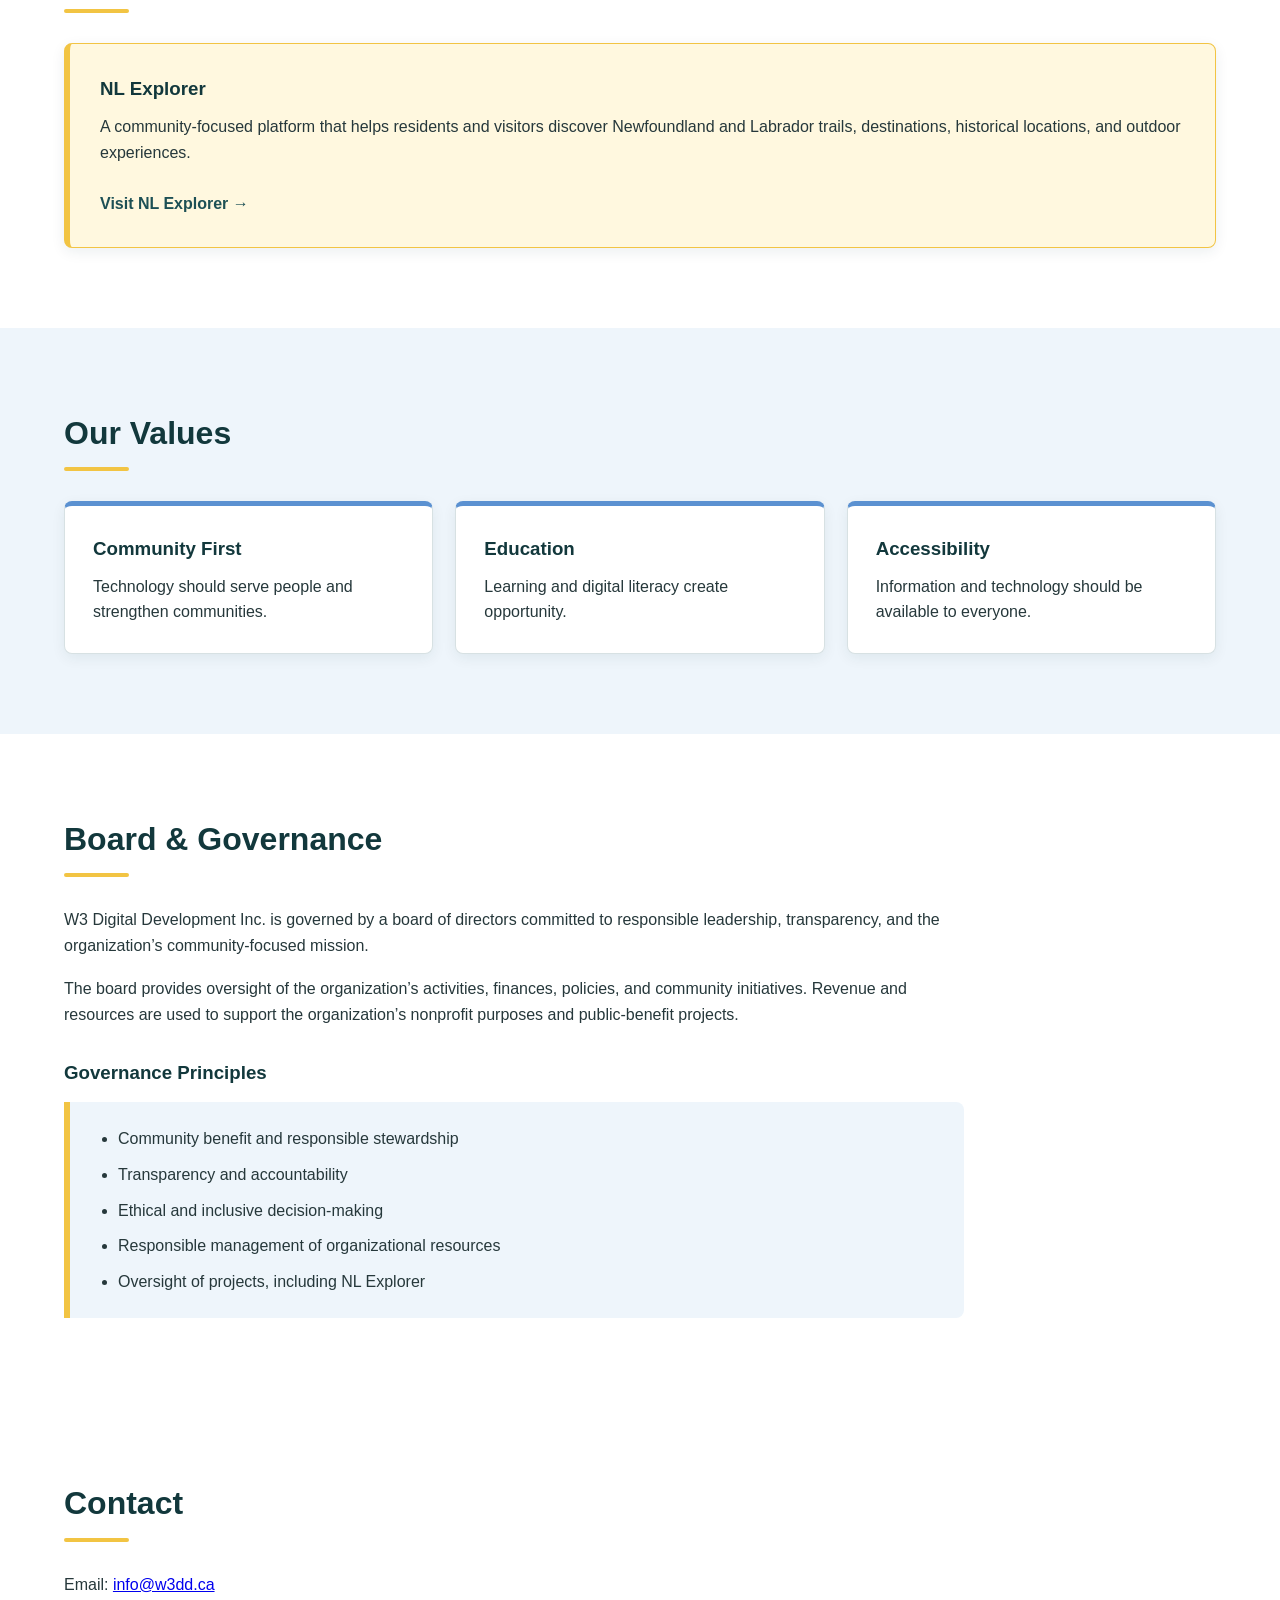
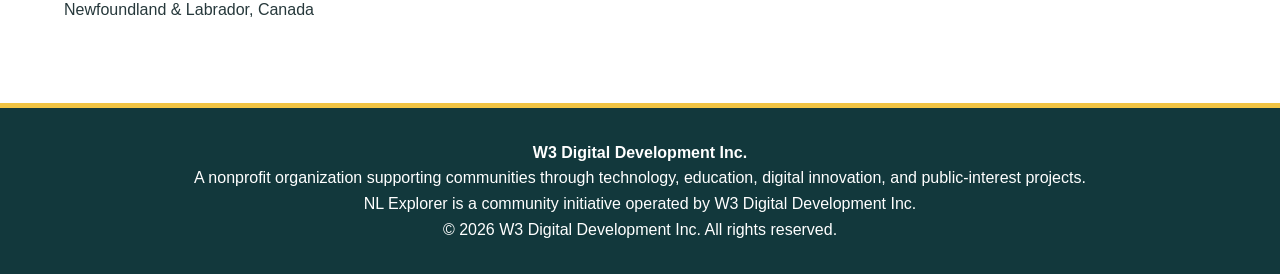
==== commit 466e4e59: "Add footer page update" ====
--- a/index.html
+++ b/index.html
@@ -194,7 +194,25 @@
 
     <footer>
         <div class="container">
-            © 2026 W3 Digital Development Inc.
+
+            <p>
+                <strong>W3 Digital Development Inc.</strong>
+            </p>
+
+            <p>
+                A nonprofit organization supporting communities through
+                technology, education, digital innovation, and public-interest projects.
+            </p>
+
+            <p class="footer-project">
+                NL Explorer is a community initiative operated by
+                W3 Digital Development Inc.
+            </p>
+
+            <p class="footer-copyright">
+                &copy; 2026 W3 Digital Development Inc. All rights reserved.
+            </p>
+
         </div>
     </footer>
 
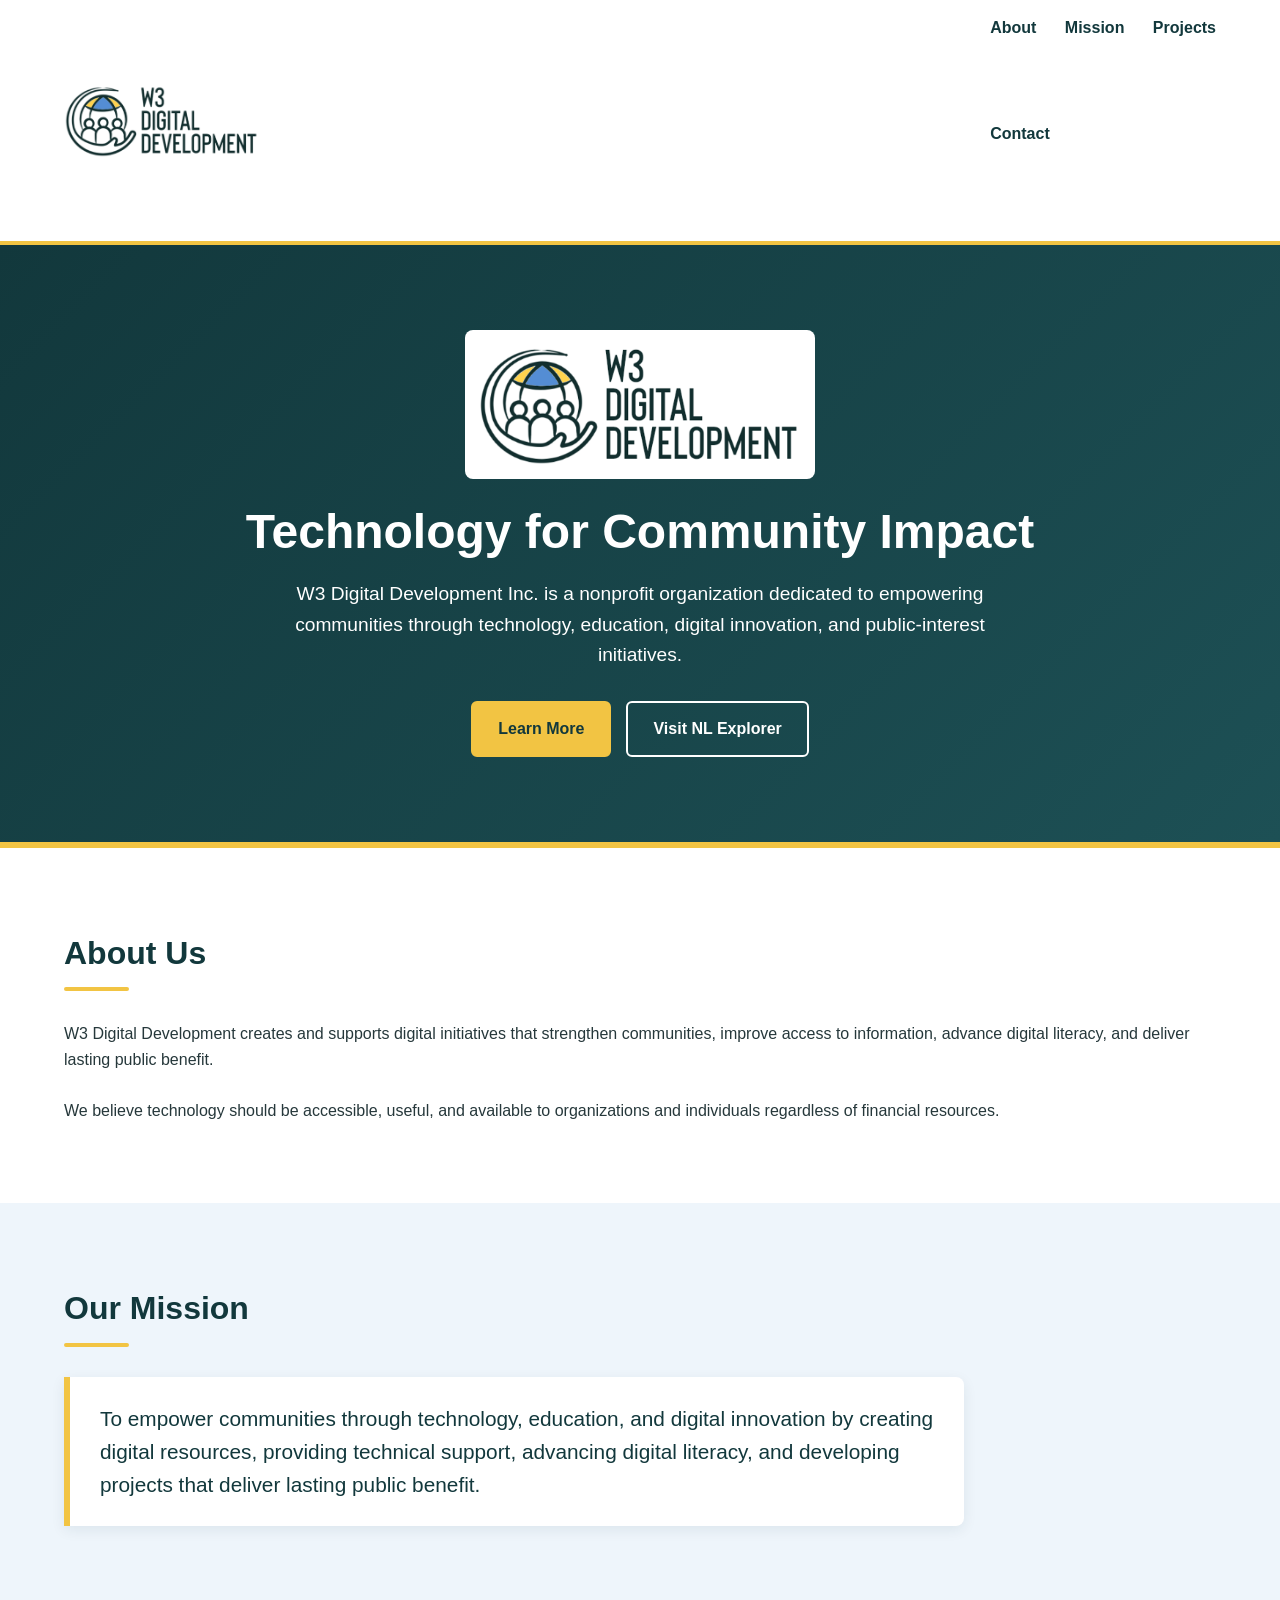
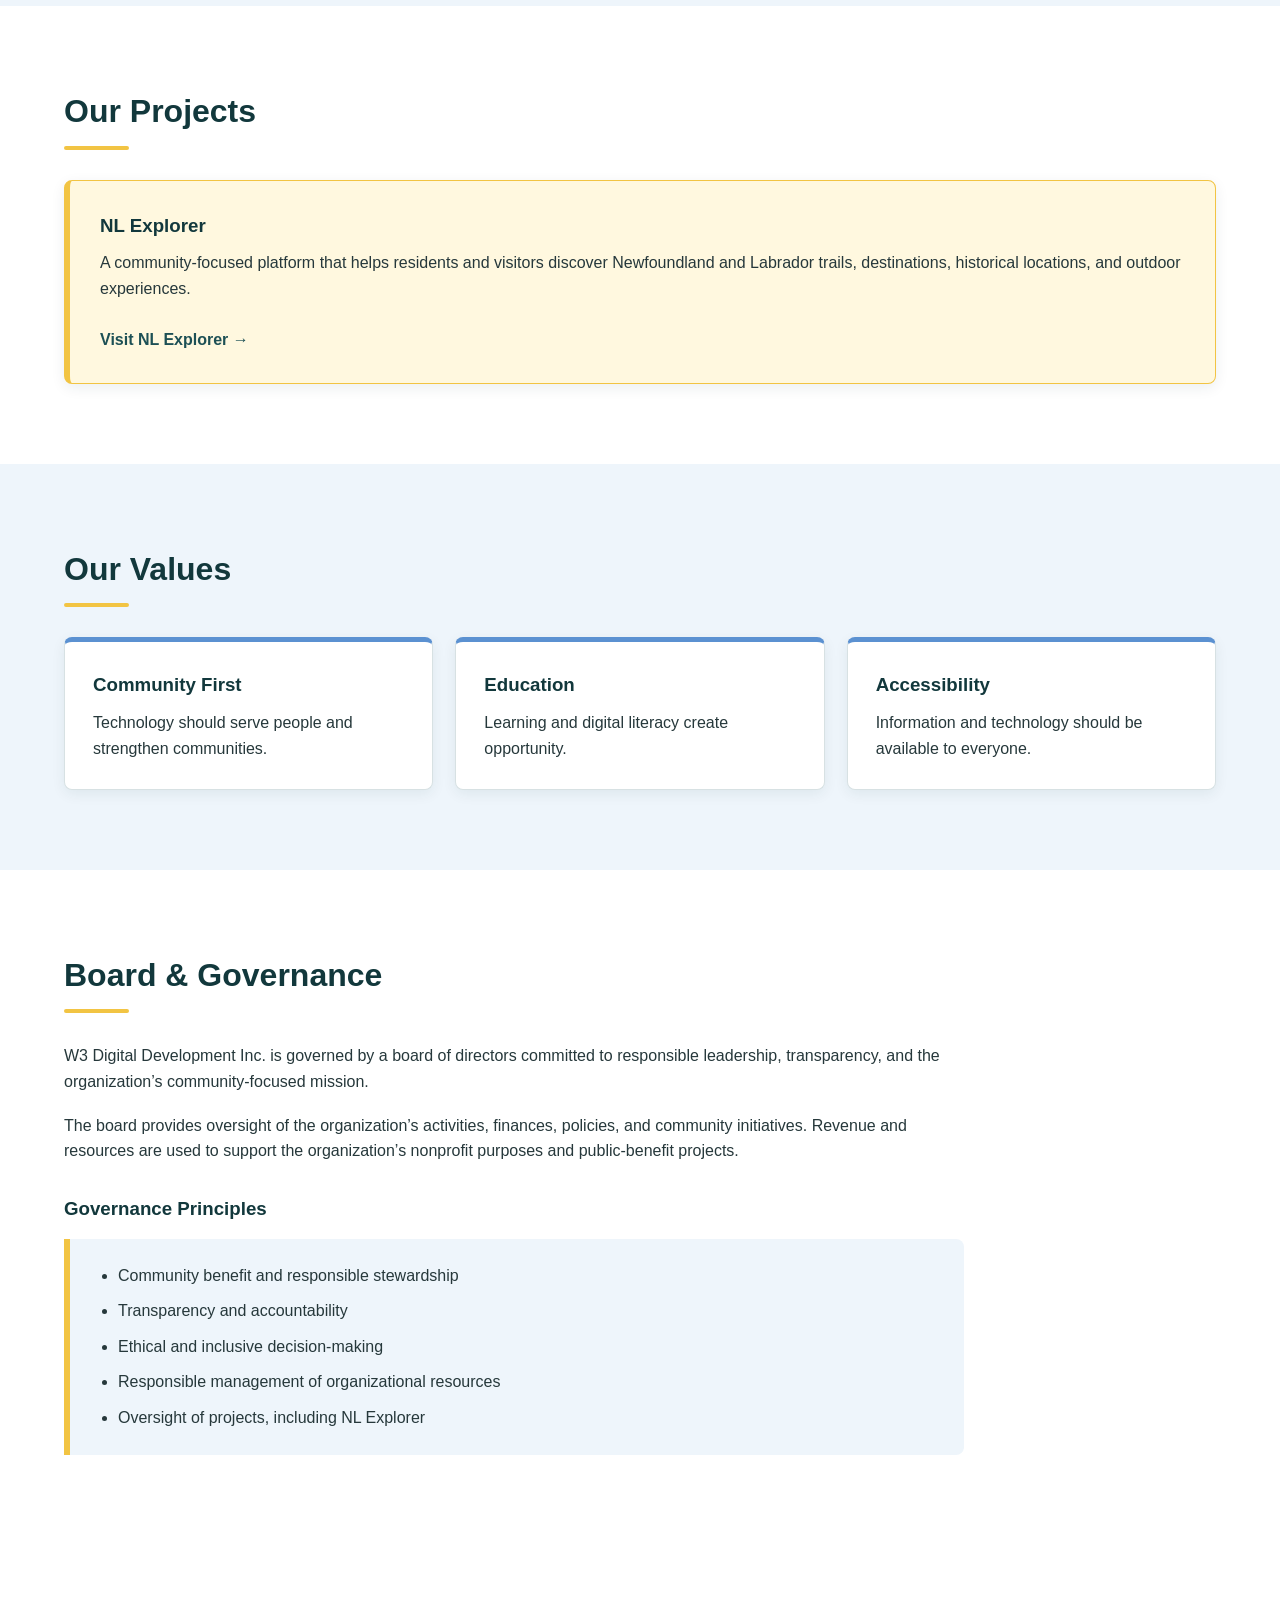
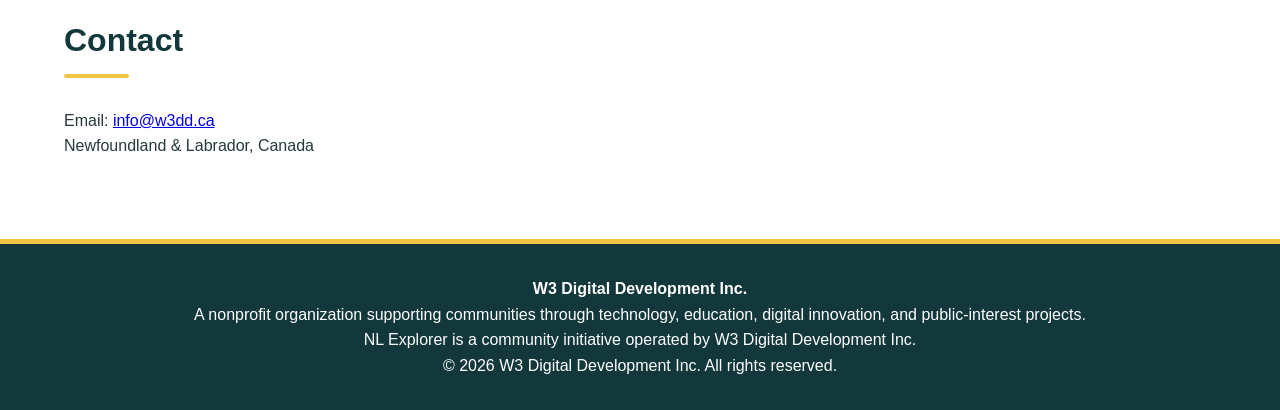
==== commit c67bf7a2: "Goverance Section correction" ====
--- a/index.html
+++ b/index.html
@@ -22,7 +22,7 @@
                 <a href="#about">About</a>
                 <a href="#mission">Mission</a>
                 <a href="#projects">Projects</a>
-                #governanceGovernance</a>
+                <section id="governance" class="section">
                 <a href="#contact">Contact</a>
             </nav>
 
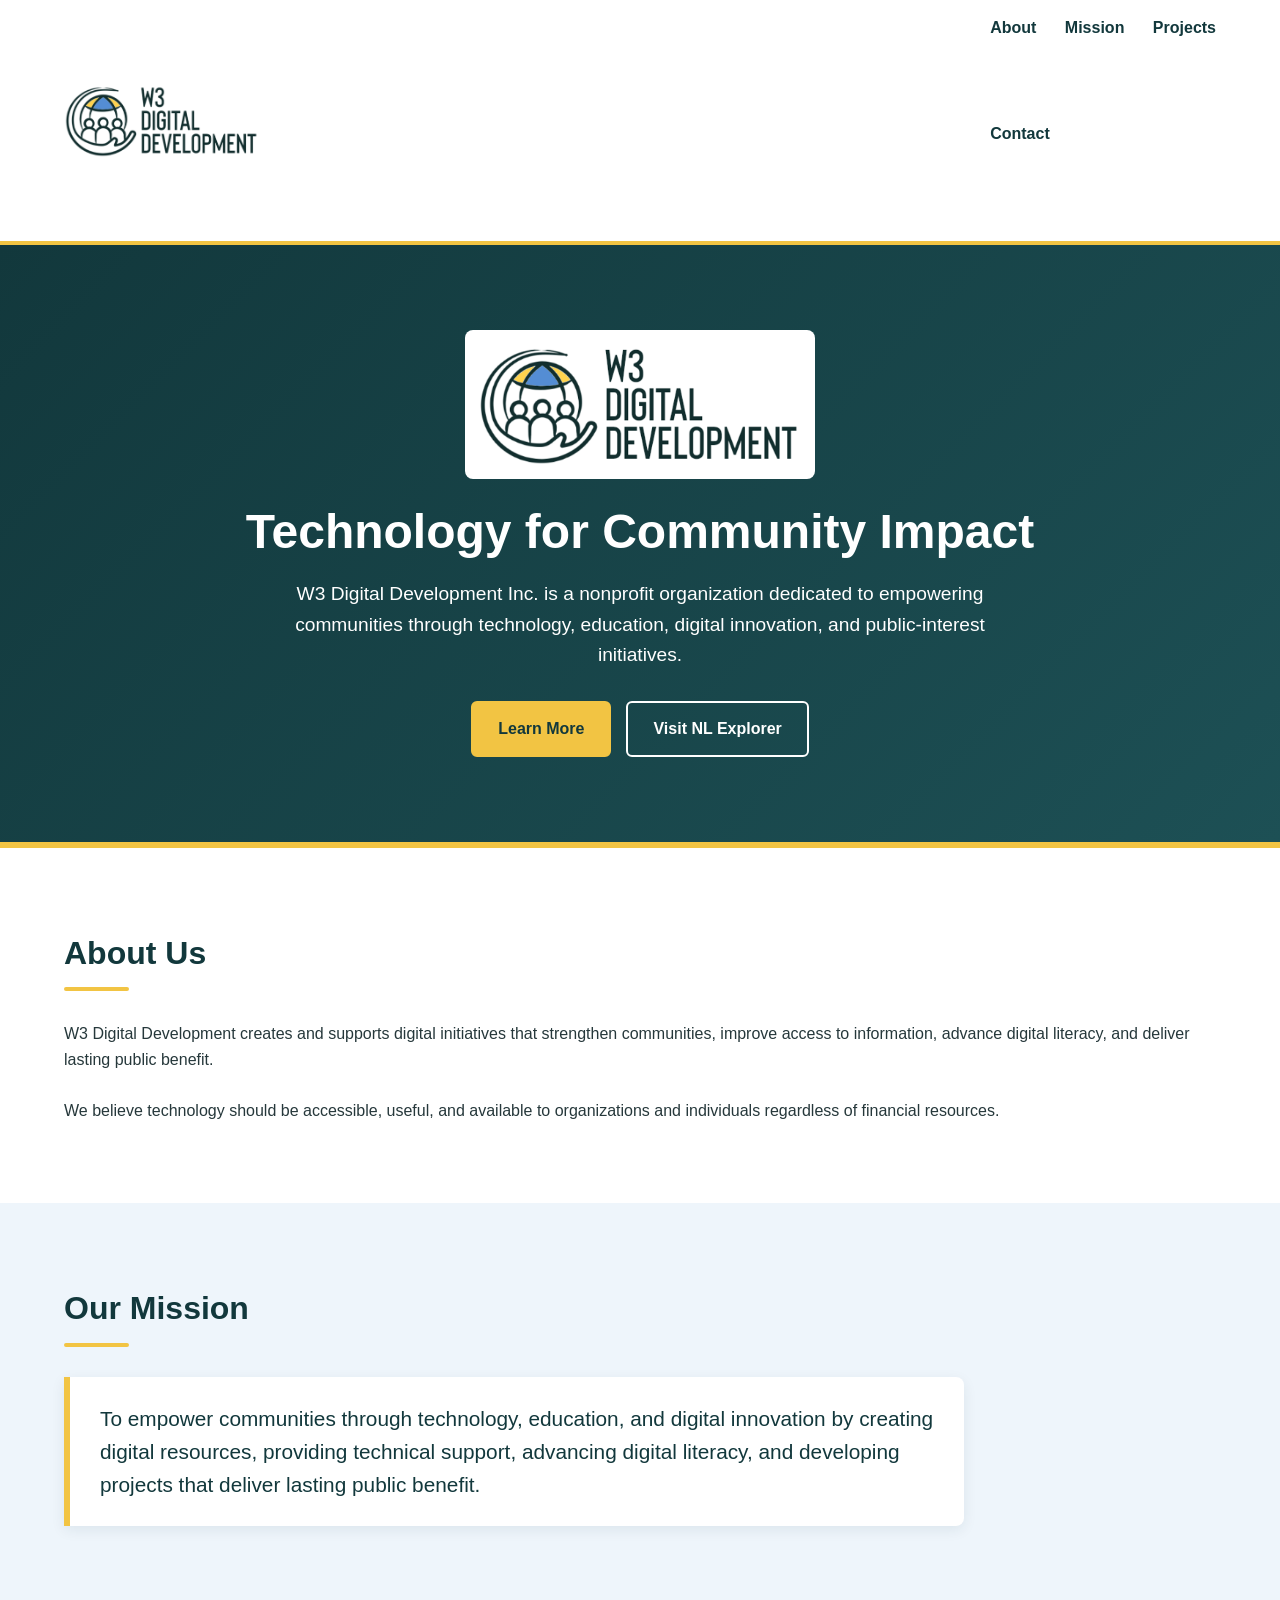
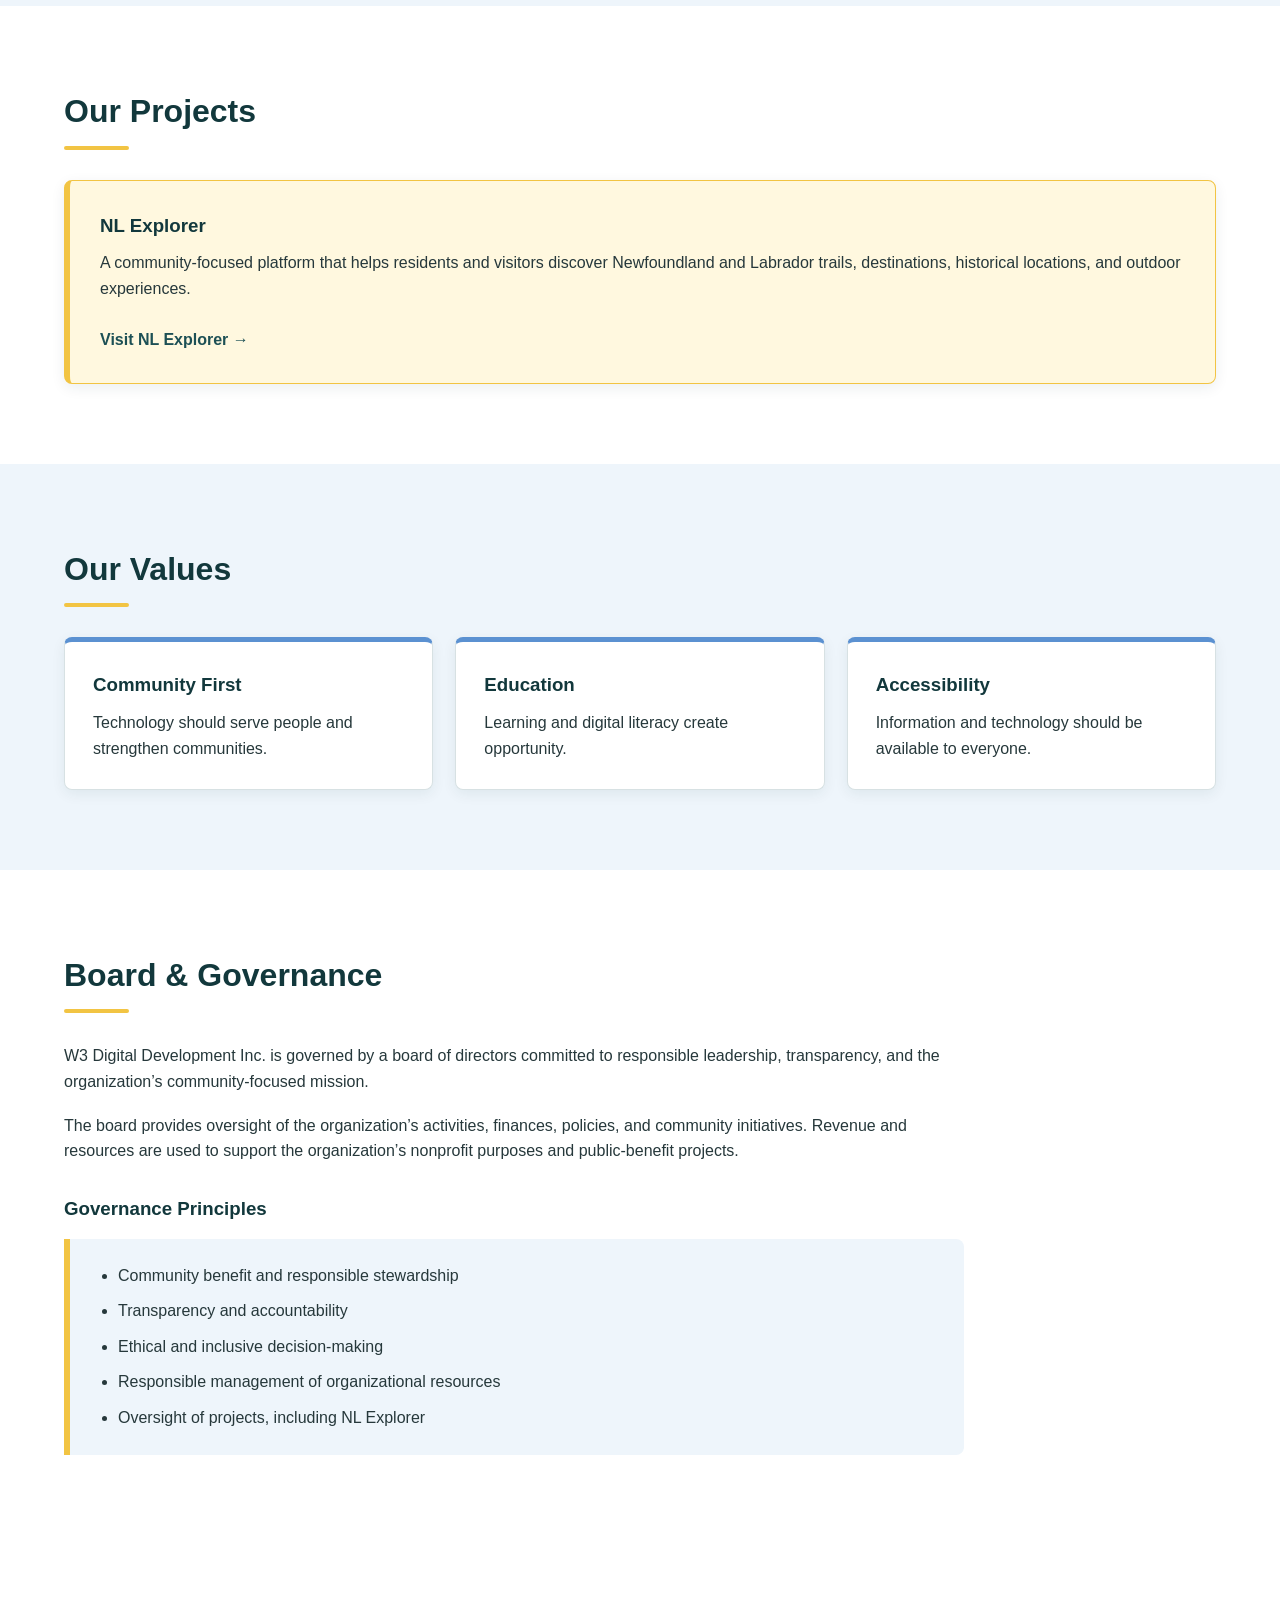
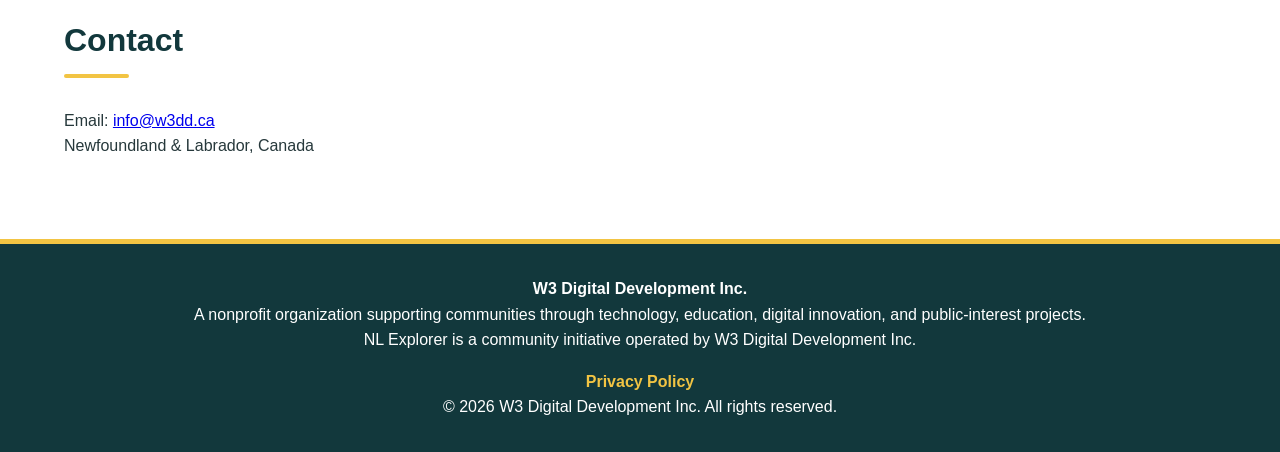
==== commit c3ab0aef: "Add privacy policy with analytics and embedded media disclosure" ====
--- a/index.html
+++ b/index.html
@@ -23,7 +23,7 @@
                 <a href="#mission">Mission</a>
                 <a href="#projects">Projects</a>
                 <section id="governance" class="section">
-                <a href="#contact">Contact</a>
+                    <a href="#contact">Contact</a>
             </nav>
 
         </div>
@@ -209,6 +209,10 @@
                 W3 Digital Development Inc.
             </p>
 
+            <p class="footer-links">
+                <a href="privacy.html">Privacy Policy</a>
+            </p>
+
             <p class="footer-copyright">
                 &copy; 2026 W3 Digital Development Inc. All rights reserved.
             </p>
--- a/styles.css
+++ b/styles.css
@@ -310,4 +310,89 @@
 
 .governance-list li:last-child {
     margin-bottom: 0;
+}
+
+/* Interior page heading */
+.page-hero {
+    padding: 55px 20px;
+    color: var(--w3dd-white);
+    text-align: center;
+    background: linear-gradient(
+        135deg,
+        var(--w3dd-navy),
+        var(--w3dd-teal)
+    );
+    border-bottom: 6px solid var(--w3dd-gold);
+}
+
+.page-hero h1 {
+    margin-bottom: 10px;
+    font-size: 2.6rem;
+}
+
+.page-hero p {
+    max-width: 700px;
+    margin: 0 auto;
+    font-size: 1.1rem;
+}
+
+/* Privacy policy */
+.policy-content {
+    max-width: 900px;
+}
+
+.policy-content h2 {
+    margin-top: 42px;
+    margin-bottom: 15px;
+}
+
+.policy-content h2:first-of-type {
+    margin-top: 30px;
+}
+
+.policy-content p {
+    margin-bottom: 16px;
+}
+
+.policy-content ul {
+    margin: 0 0 22px 25px;
+    padding-left: 15px;
+}
+
+.policy-content li {
+    margin-bottom: 9px;
+}
+
+.policy-content address {
+    padding: 22px;
+    margin-top: 15px;
+    background: var(--w3dd-light-blue);
+    border-left: 6px solid var(--w3dd-gold);
+    border-radius: 0 8px 8px 0;
+    font-style: normal;
+}
+
+.policy-content a {
+    color: var(--w3dd-teal);
+    font-weight: 700;
+}
+
+.back-link {
+    margin-top: 40px;
+}
+
+/* Footer links */
+.footer-links {
+    margin-top: 16px;
+}
+
+.footer-links a {
+    color: var(--w3dd-gold);
+    font-weight: 700;
+    text-decoration: none;
+}
+
+.footer-links a:hover,
+.footer-links a:focus {
+    text-decoration: underline;
 }
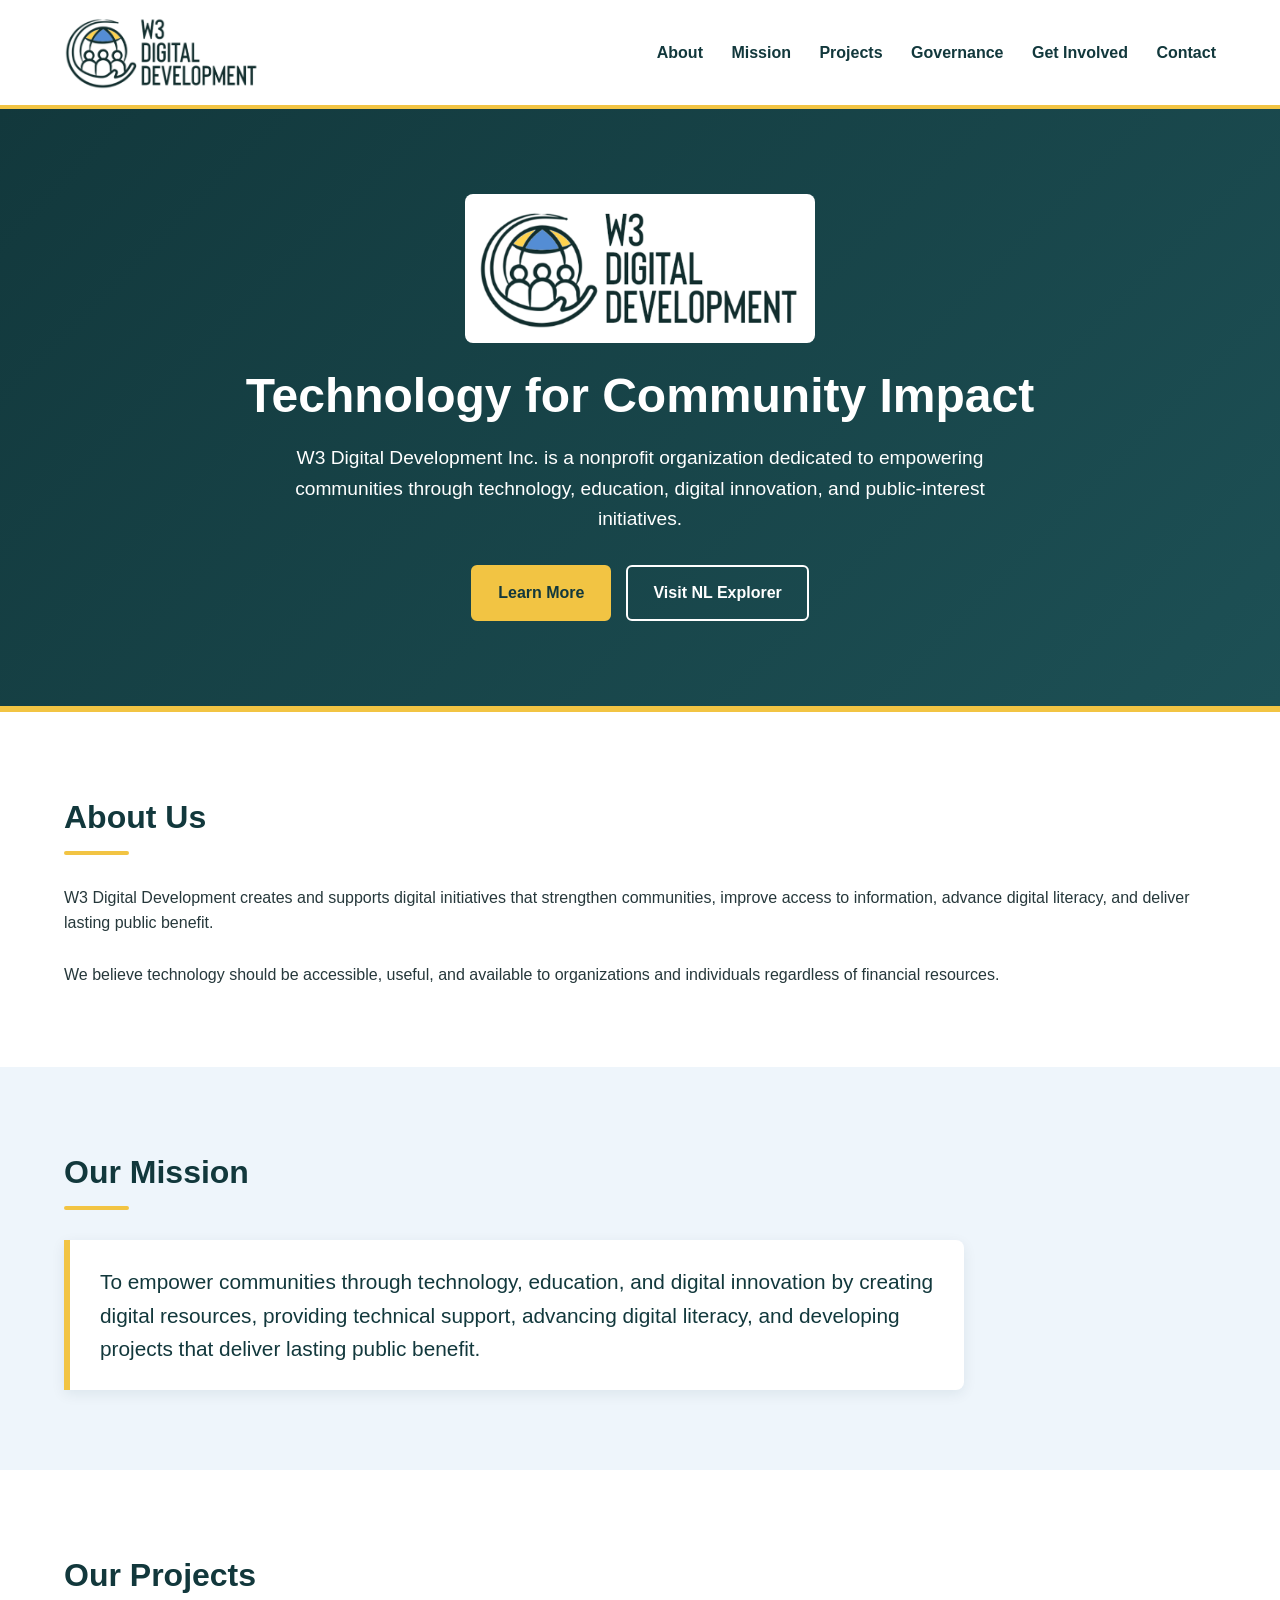
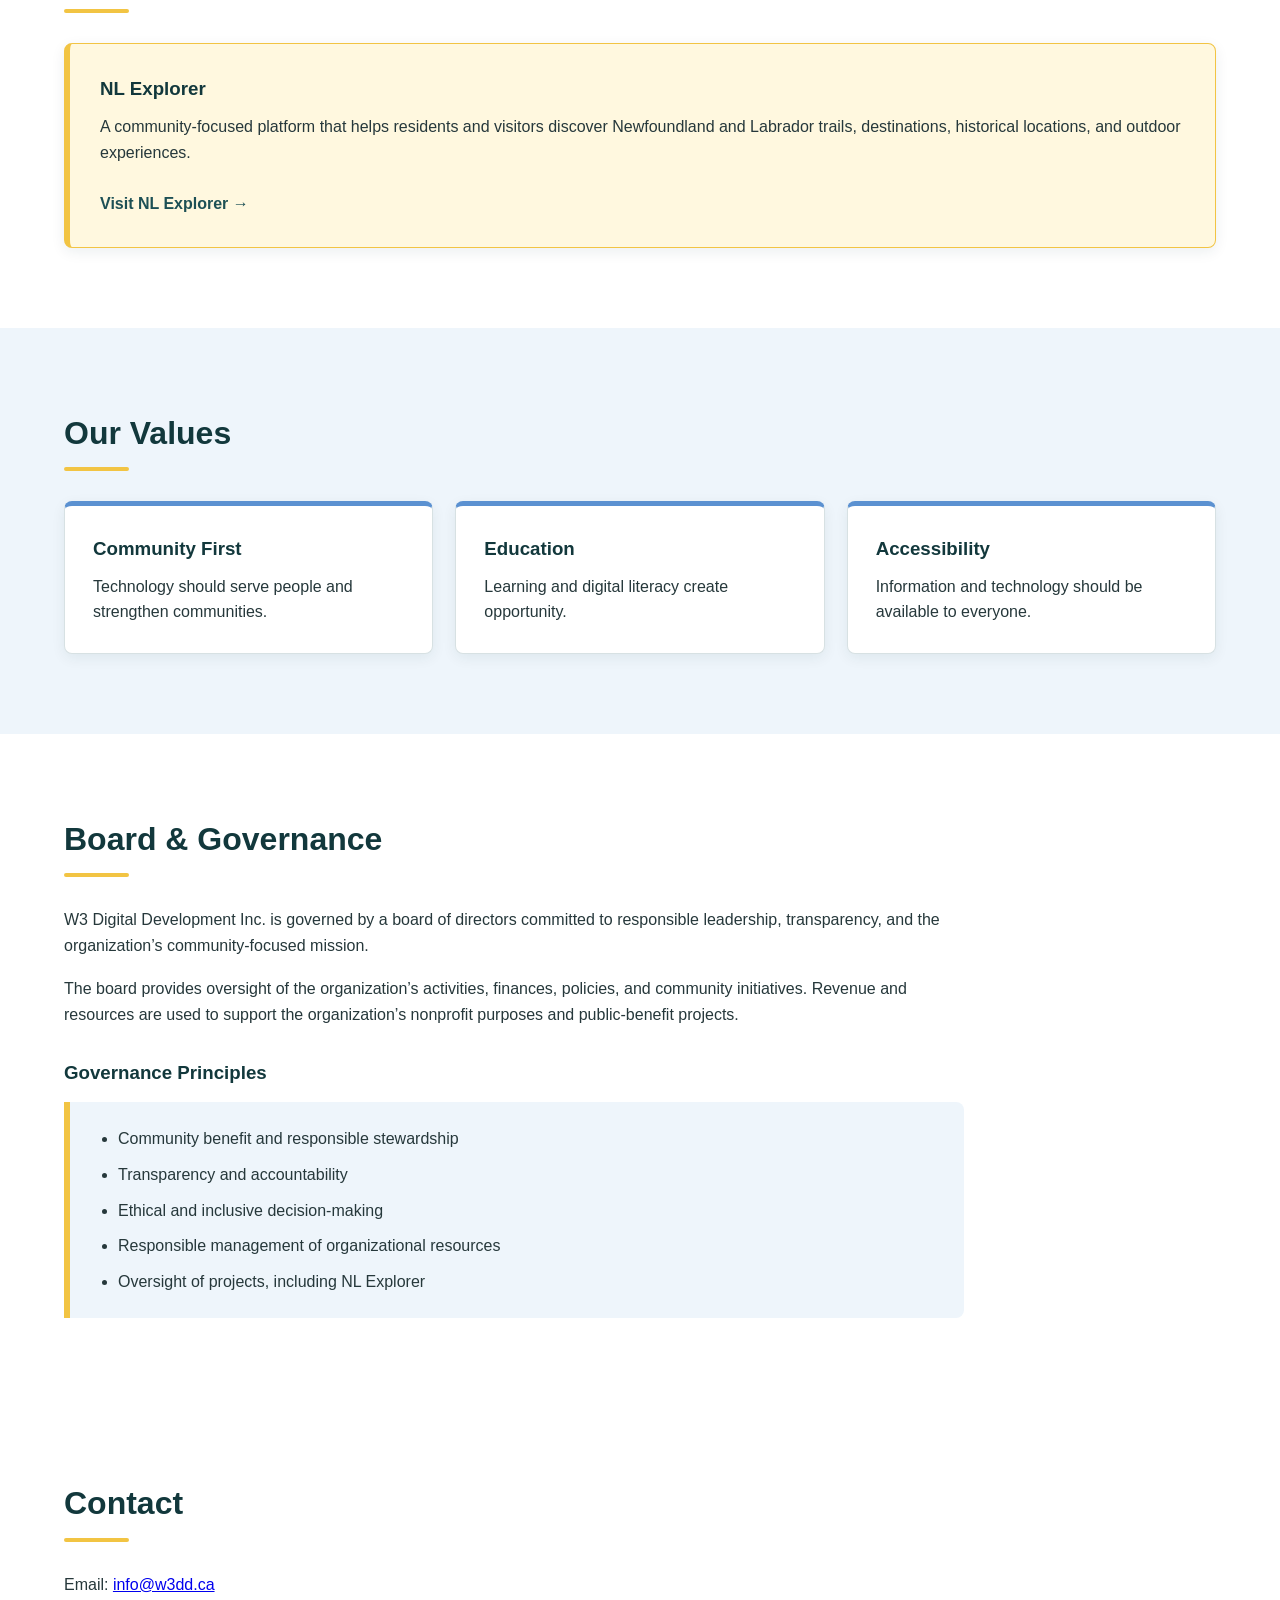
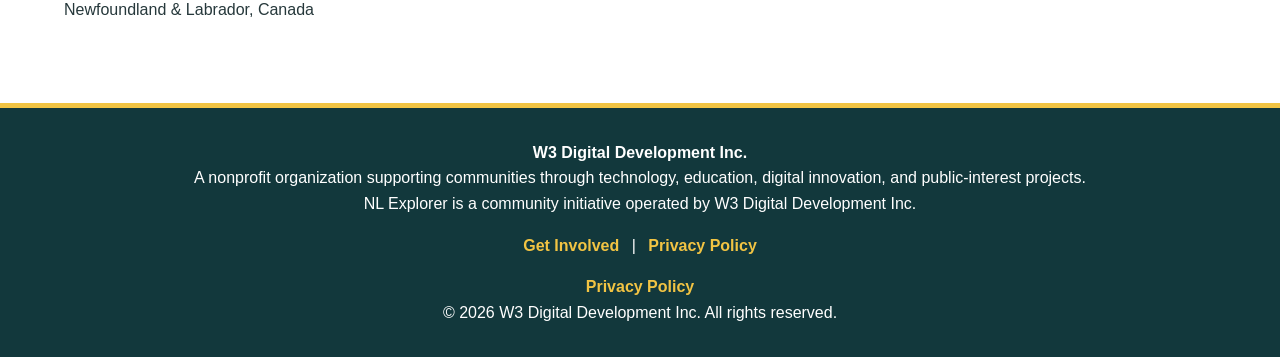
==== commit 29d5f097: "Add Get Involved and community contribution page" ====
--- a/index.html
+++ b/index.html
@@ -22,8 +22,9 @@
                 <a href="#about">About</a>
                 <a href="#mission">Mission</a>
                 <a href="#projects">Projects</a>
-                <section id="governance" class="section">
-                    <a href="#contact">Contact</a>
+                <a href="#governance">Governance</a>
+                <a href="get-involved.html">Get Involved</a>
+                <a href="#contact">Contact</a>
             </nav>
 
         </div>
@@ -210,6 +211,12 @@
             </p>
 
             <p class="footer-links">
+                <a href="get-involved.html">Get Involved</a>
+                <span aria-hidden="true"> | </span>
+                <a href="privacy.html">Privacy Policy</a>
+            </p>
+
+            <p class="footer-links">
                 <a href="privacy.html">Privacy Policy</a>
             </p>
 
--- a/styles.css
+++ b/styles.css
@@ -395,4 +395,77 @@
 .footer-links a:hover,
 .footer-links a:focus {
     text-decoration: underline;
+}
+
+/* Get involved page */
+.involved-intro,
+.contribution-guidelines,
+.get-involved-contact {
+    max-width: 900px;
+}
+
+.involved-intro p,
+.contribution-guidelines p,
+.get-involved-contact p {
+    margin-bottom: 18px;
+}
+
+.involvement-grid {
+    display: grid;
+    grid-template-columns: repeat(auto-fit, minmax(280px, 1fr));
+    gap: 22px;
+}
+
+.involvement-card {
+    padding: 28px;
+    background: var(--w3dd-white);
+    border: 1px solid var(--w3dd-border);
+    border-top: 5px solid var(--w3dd-blue);
+    border-radius: 8px;
+    box-shadow: 0 4px 14px rgba(18, 56, 60, 0.07);
+}
+
+.involvement-card h3 {
+    margin-bottom: 12px;
+    color: var(--w3dd-navy);
+}
+
+.contribution-guidelines ul {
+    margin: 20px 0 24px 25px;
+    padding-left: 15px;
+}
+
+.contribution-guidelines li {
+    margin-bottom: 10px;
+}
+
+.contribution-notice {
+    max-width: 900px;
+    padding: 28px;
+    background: var(--w3dd-white);
+    border-left: 6px solid var(--w3dd-gold);
+    border-radius: 0 8px 8px 0;
+    box-shadow: 0 4px 14px rgba(18, 56, 60, 0.07);
+}
+
+.contribution-notice p {
+    margin-bottom: 16px;
+}
+
+.contribution-notice p:last-child {
+    margin-bottom: 0;
+}
+
+.get-involved-contact .btn {
+    margin-top: 10px;
+}
+
+.contact-note {
+    margin-top: 22px;
+    font-size: 0.95rem;
+}
+
+.footer-links span {
+    margin: 0 8px;
+    color: var(--w3dd-white);
 }
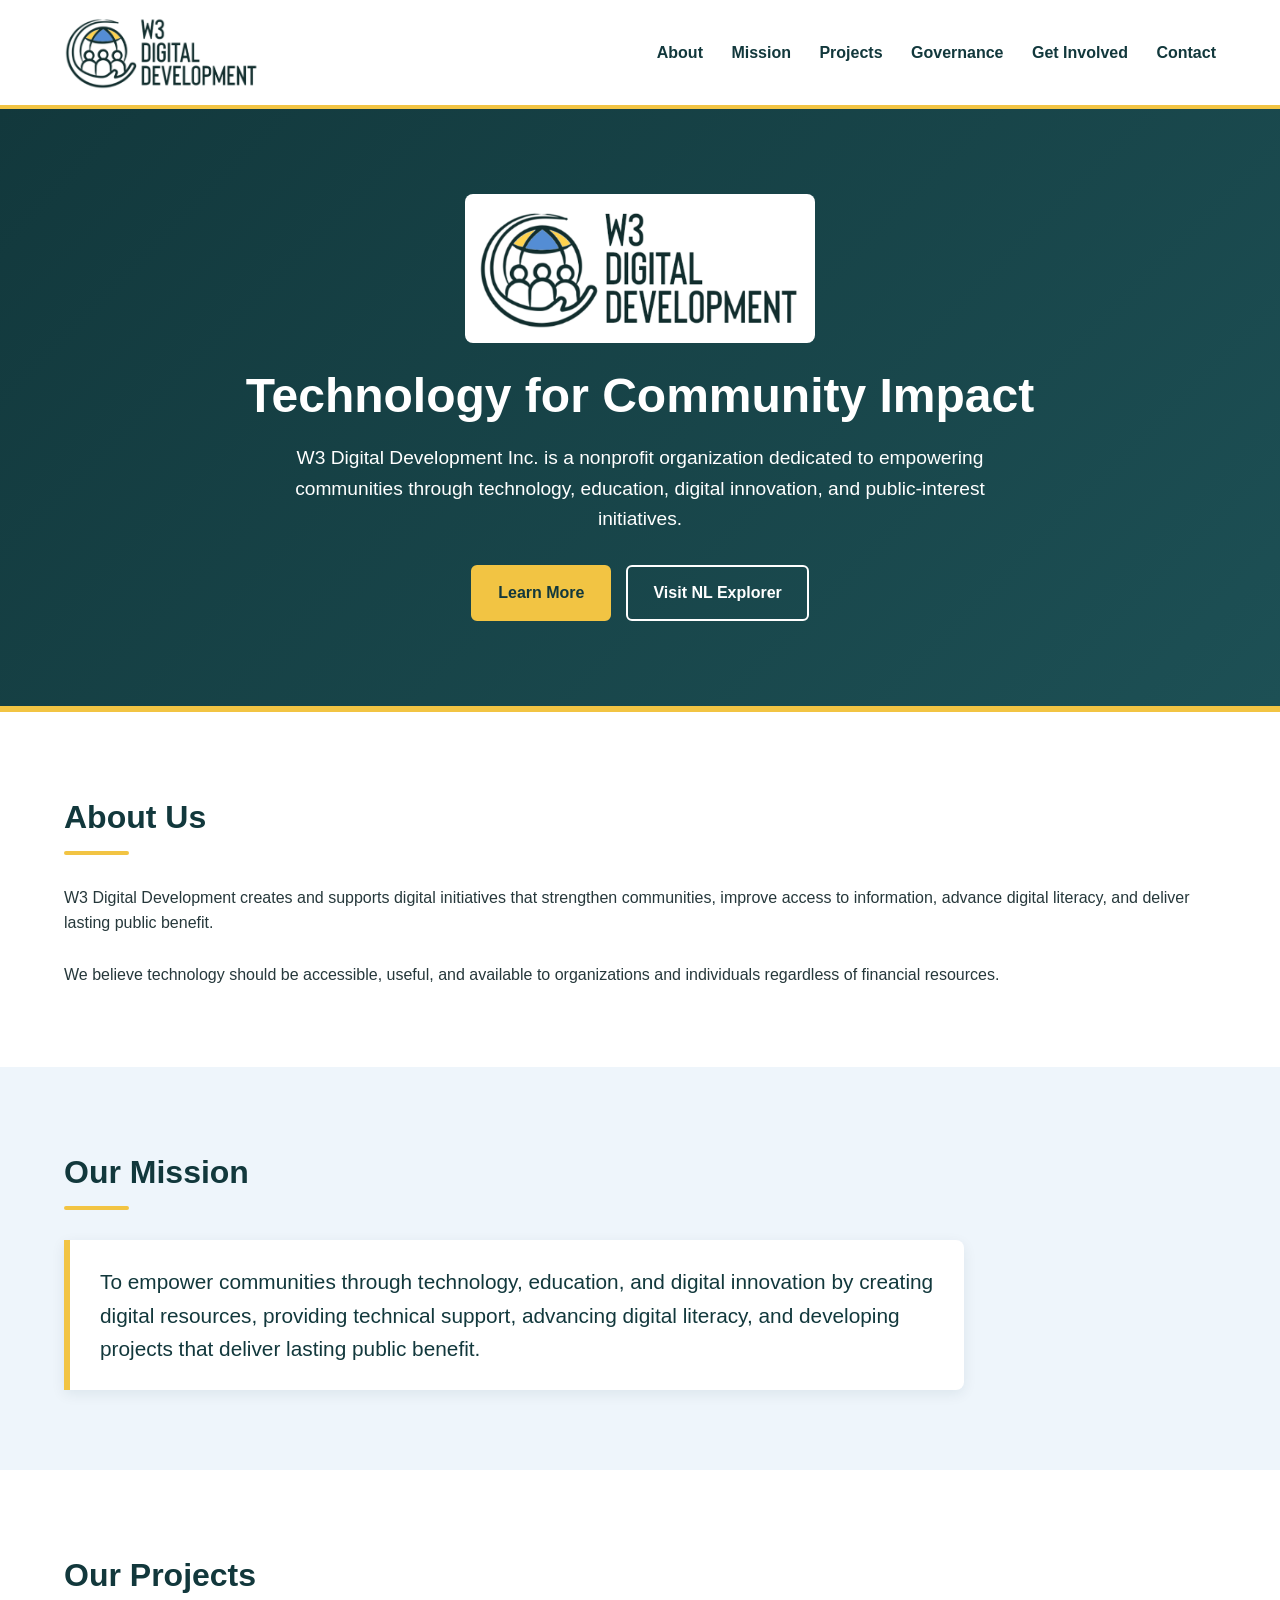
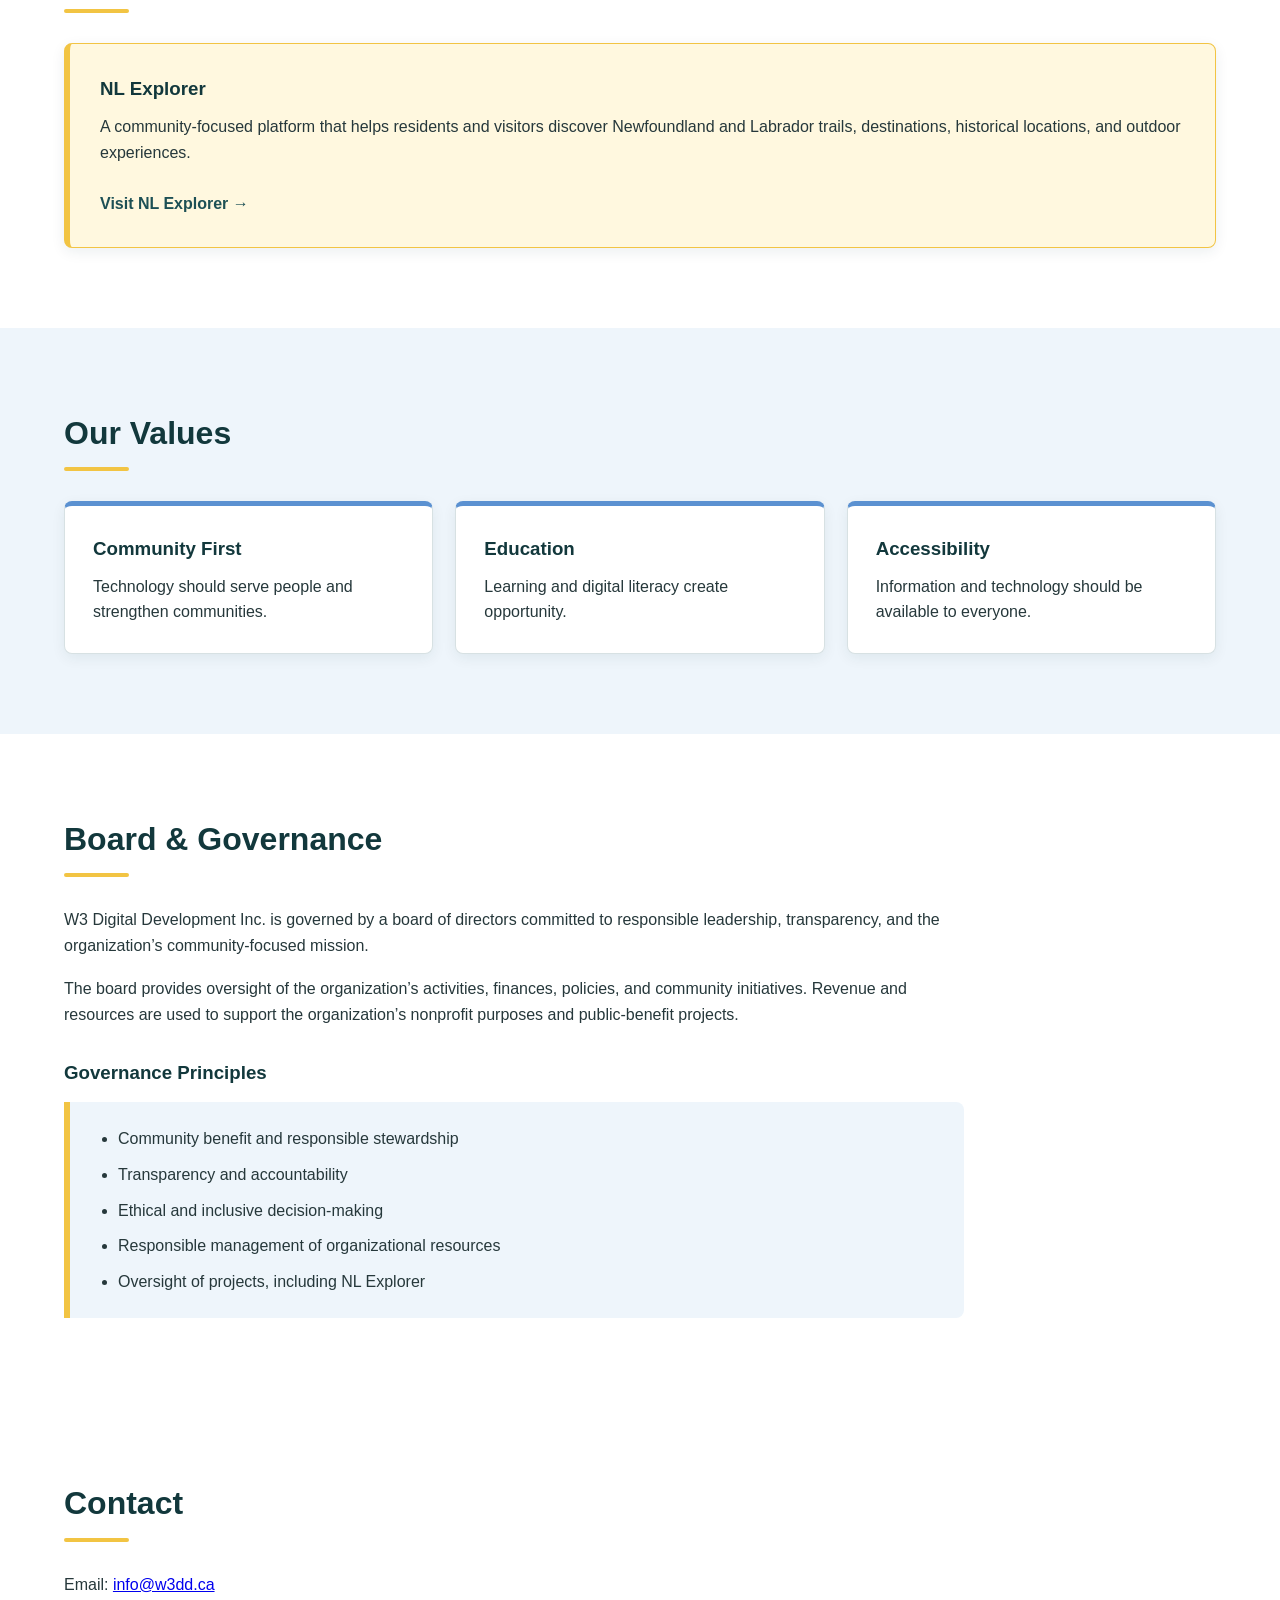
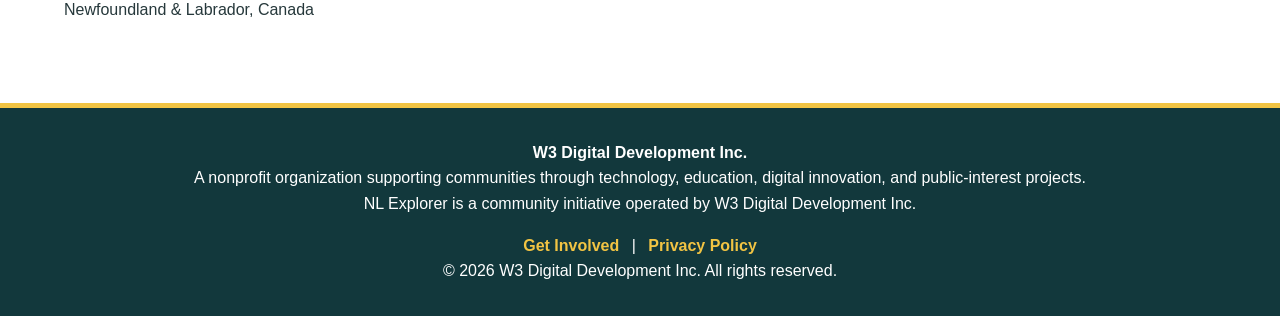
==== commit 6d7f97c2: "Privacy Policy Double link removed" ====
--- a/index.html
+++ b/index.html
@@ -216,10 +216,7 @@
                 <a href="privacy.html">Privacy Policy</a>
             </p>
 
-            <p class="footer-links">
-                <a href="privacy.html">Privacy Policy</a>
-            </p>
-
+           
             <p class="footer-copyright">
                 &copy; 2026 W3 Digital Development Inc. All rights reserved.
             </p>
